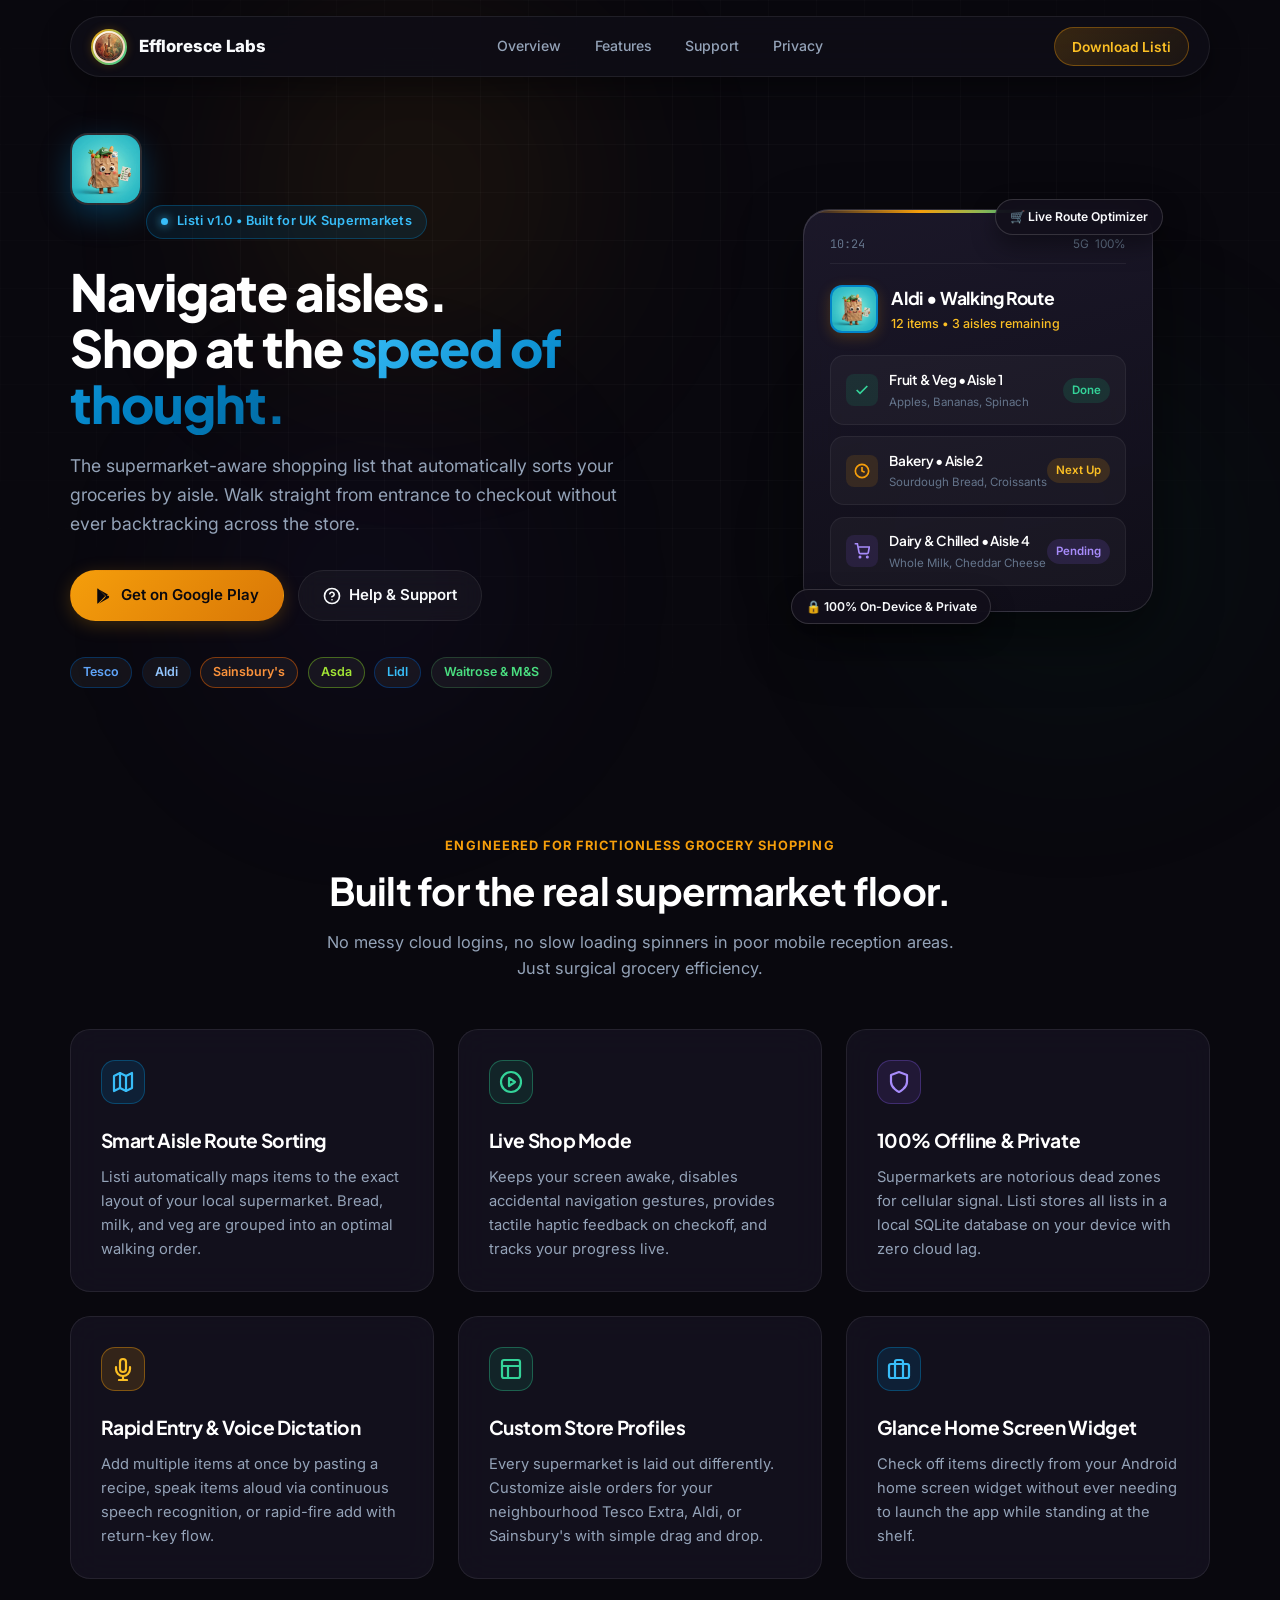
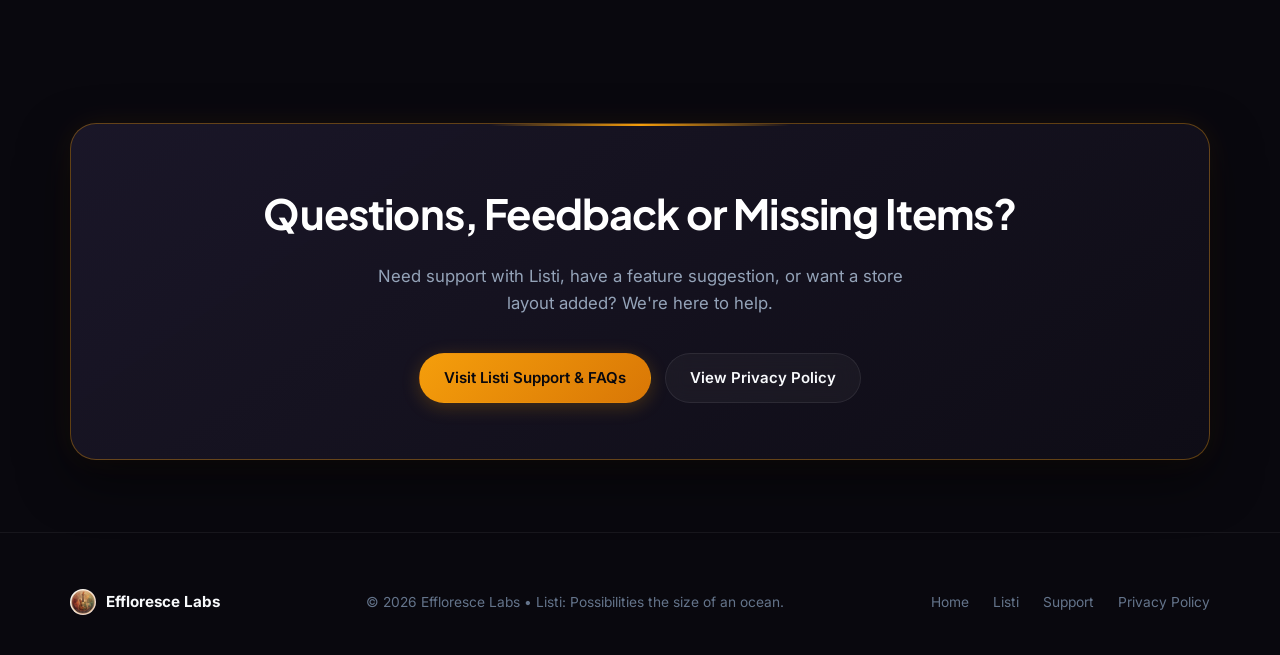
==== listi/index.html @ 81f5db89 "feat(seo): add sitemap.xml, robots.txt, 404 page, and Listi app, support, and privacy pages" ====
<!doctype html>
<html lang="en">
<head>
  <meta charset="UTF-8" />
  <meta name="viewport" content="width=device-width, initial-scale=1.0" />
  <meta name="description" content="Listi is a supermarket-aware shopping list builder and in-store aisle navigator designed to eliminate backtracking in Tesco, Aldi, Sainsbury's, Asda, and more. 100% offline-first and private." />
  <meta name="theme-color" content="#0284c7" />
  <title>Listi • Supermarket Navigator & Smart Shopping List</title>
  
  <link rel="preconnect" href="https://fonts.googleapis.com" />
  <link rel="preconnect" href="https://fonts.gstatic.com" crossorigin />
  <link href="https://fonts.googleapis.com/css2?family=Inter:wght@400;500;600;700&family=JetBrains+Mono:wght@500;600&family=Plus+Jakarta+Sans:wght@600;700;800&display=swap" rel="stylesheet" />
  
  <link rel="stylesheet" href="/styles.css?v=20261026a" />
  <link rel="icon" type="image/png" href="/assets/listi-icon.png" />
  <style>
    .hero-sky-badge {
      display: inline-flex;
      align-items: center;
      gap: 0.55rem;
      padding: 0.35rem 0.9rem;
      border-radius: var(--radius-full);
      background: rgba(2, 132, 199, 0.12);
      border: 1px solid rgba(2, 132, 199, 0.35);
      color: #38bdf8;
      font-size: 0.8rem;
      font-weight: 600;
      letter-spacing: 0.02em;
      margin-bottom: 1.5rem;
    }
    .hero-sky-badge .dot {
      width: 7px;
      height: 7px;
      border-radius: 50%;
      background-color: #38bdf8;
      box-shadow: 0 0 10px #38bdf8;
      animation: pulse 2s infinite;
    }
    .text-sky-gradient {
      background: linear-gradient(135deg, #38bdf8 0%, #0284c7 60%, #0369a1 100%);
      -webkit-background-clip: text;
      -webkit-text-fill-color: transparent;
    }
    .app-hero-icon {
      width: 72px;
      height: 72px;
      border-radius: 18px;
      box-shadow: 0 10px 30px rgba(2, 132, 199, 0.35);
      margin-bottom: 1.25rem;
      border: 2px solid rgba(255, 255, 255, 0.15);
    }
    .store-chips {
      display: flex;
      gap: 0.6rem;
      flex-wrap: wrap;
      margin-top: 1.25rem;
    }
    .store-chip {
      display: inline-flex;
      align-items: center;
      gap: 0.4rem;
      padding: 0.3rem 0.75rem;
      border-radius: var(--radius-full);
      font-size: 0.78rem;
      font-weight: 600;
      background: rgba(255, 255, 255, 0.05);
      border: 1px solid var(--border);
      color: var(--text-muted);
    }
    .store-chip.tesco { border-color: rgba(0, 83, 159, 0.5); color: #60a5fa; }
    .store-chip.aldi { border-color: rgba(10, 34, 64, 0.8); color: #93c5fd; }
    .store-chip.sainsburys { border-color: rgba(235, 99, 0, 0.5); color: #fb923c; }
    .store-chip.asda { border-color: rgba(120, 190, 32, 0.5); color: #a3e635; }
    .store-chip.lidl { border-color: rgba(0, 80, 170, 0.5); color: #38bdf8; }
    .store-chip.waitrose { border-color: rgba(43, 82, 56, 0.7); color: #4ade80; }
  </style>
</head>
<body>
  <div class="bg-ambient" aria-hidden="true">
    <div class="glow-orb glow-1"></div>
    <div class="glow-orb glow-2"></div>
    <div class="glow-orb glow-3"></div>
    <div class="grid-overlay"></div>
  </div>

  <header class="site-header">
    <div class="container">
      <div class="nav-wrap">
        <a class="brand" href="/" aria-label="Effloresce Labs Home">
          <div class="brand-logo-wrap">
            <img src="/assets/icon.png" alt="Effloresce Labs Logo" class="brand-logo" width="32" height="32" loading="eager" decoding="async" />
          </div>
          <span>Effloresce Labs</span>
        </a>
        <nav class="nav-links" aria-label="Main navigation">
          <a class="nav-link" href="/listi/">Overview</a>
          <a class="nav-link" href="#features">Features</a>
          <a class="nav-link" href="/listi/support">Support</a>
          <a class="nav-link" href="/listi/privacy">Privacy</a>
        </nav>
        <a class="nav-cta" href="https://play.google.com/store/apps/details?id=com.efflorescelabs.listi" target="_blank" rel="noopener noreferrer">Download Listi</a>
      </div>
    </div>
  </header>

  <main>
    <!-- Hero Section -->
    <section class="hero">
      <div class="container hero-grid">
        <div>
          <img src="/assets/listi-icon.png" alt="Listi App Icon" class="app-hero-icon" width="72" height="72" loading="eager" />
          
          <div class="hero-sky-badge">
            <span class="dot"></span>
            <span>Listi v1.0 • Built for UK Supermarkets</span>
          </div>

          <h1 class="hero-title">
            Navigate aisles.<br />
            Shop at the <span class="text-sky-gradient">speed of thought.</span>
          </h1>

          <p class="hero-lead">
            The supermarket-aware shopping list that automatically sorts your groceries by aisle. Walk straight from entrance to checkout without ever backtracking across the store.
          </p>

          <div class="cta-row">
            <a class="btn btn-primary" href="https://play.google.com/store/apps/details?id=com.efflorescelabs.listi" target="_blank" rel="noopener noreferrer">
              <svg width="18" height="18" viewBox="0 0 24 24" fill="currentColor" aria-hidden="true"><path d="M3.609 1.814L13.793 12 3.61 22.186a2.37 2.37 0 0 1-.61-.955V2.77c.14-.367.35-.694.61-.956zm11.24 11.242l2.316 2.315-11.83 6.76 9.514-9.075zm2.983-1.706c.642.368 1.05 1.05 1.05 1.804s-.408 1.436-1.05 1.804l-2.023 1.156-2.525-2.525 2.525-2.525 2.023 1.156zM5.335 3.185l11.83 6.76-2.316 2.316L5.335 3.185z"/></svg>
              <span>Get on Google Play</span>
            </a>
            <a class="btn btn-secondary" href="/listi/support">
              <svg width="18" height="18" viewBox="0 0 24 24" fill="none" stroke="currentColor" stroke-width="2.2" stroke-linecap="round" stroke-linejoin="round"><circle cx="12" cy="12" r="10"></circle><path d="M9.09 9a3 3 0 0 1 5.83 1c0 2-3 3-3 3"></path><line x1="12" y1="17" x2="12.01" y2="17"></line></svg>
              <span>Help & Support</span>
            </a>
          </div>

          <div class="store-chips">
            <span class="store-chip tesco">Tesco</span>
            <span class="store-chip aldi">Aldi</span>
            <span class="store-chip sainsburys">Sainsbury's</span>
            <span class="store-chip asda">Asda</span>
            <span class="store-chip lidl">Lidl</span>
            <span class="store-chip waitrose">Waitrose & M&S</span>
          </div>
        </div>

        <!-- App Preview Card -->
        <div class="showcase-container">
          <div class="floating-badge badge-top-right">
            <span>🛒 Live Route Optimizer</span>
          </div>

          <div class="showcase-card">
            <div class="device-header">
              <span class="font-mono">10:24</span>
              <div style="display: flex; gap: 6px; align-items: center;">
                <span>5G</span>
                <span>100%</span>
              </div>
            </div>

            <div class="device-app-bar">
              <div class="app-icon-wrap" style="background: #0284c7;">
                <img src="/assets/listi-icon.png" alt="Listi" class="app-icon" width="44" height="44" />
              </div>
              <div class="app-meta">
                <h3>Aldi • Walking Route</h3>
                <p>12 items • 3 aisles remaining</p>
              </div>
            </div>

            <div class="mockup-widgets">
              <div class="widget-item">
                <div class="widget-left">
                  <div class="widget-icon emerald">
                    <svg width="16" height="16" viewBox="0 0 24 24" fill="none" stroke="currentColor" stroke-width="2.5"><polyline points="20 6 9 17 4 12"></polyline></svg>
                  </div>
                  <div class="widget-info">
                    <h4>Fruit & Veg • Aisle 1</h4>
                    <span>Apples, Bananas, Spinach</span>
                  </div>
                </div>
                <span class="widget-status status-active">Done</span>
              </div>

              <div class="widget-item">
                <div class="widget-left">
                  <div class="widget-icon">
                    <svg width="16" height="16" viewBox="0 0 24 24" fill="none" stroke="currentColor" stroke-width="2.5"><circle cx="12" cy="12" r="10"></circle><polyline points="12 6 12 12 16 14"></polyline></svg>
                  </div>
                  <div class="widget-info">
                    <h4>Bakery • Aisle 2</h4>
                    <span>Sourdough Bread, Croissants</span>
                  </div>
                </div>
                <span class="widget-status status-due">Next Up</span>
              </div>

              <div class="widget-item">
                <div class="widget-left">
                  <div class="widget-icon purple">
                    <svg width="16" height="16" viewBox="0 0 24 24" fill="none" stroke="currentColor" stroke-width="2.5"><circle cx="9" cy="21" r="1"></circle><circle cx="20" cy="21" r="1"></circle><path d="M1 1h4l2.68 13.39a2 2 0 0 0 2 1.61h9.72a2 2 0 0 0 2-1.61L23 6H6"></path></svg>
                  </div>
                  <div class="widget-info">
                    <h4>Dairy & Chilled • Aisle 4</h4>
                    <span>Whole Milk, Cheddar Cheese</span>
                  </div>
                </div>
                <span class="widget-status status-sync">Pending</span>
              </div>
            </div>
          </div>

          <div class="floating-badge badge-bottom-left">
            <span>🔒 100% On-Device & Private</span>
          </div>
        </div>
      </div>
    </section>

    <!-- Features Section -->
    <section id="features" class="section">
      <div class="container">
        <div class="section-header">
          <span class="section-eyebrow">Engineered for Frictionless Grocery Shopping</span>
          <h2 class="section-title">Built for the real supermarket floor.</h2>
          <p class="section-desc">
            No messy cloud logins, no slow loading spinners in poor mobile reception areas. Just surgical grocery efficiency.
          </p>
        </div>

        <div class="cards-grid">
          <article class="card">
            <div class="card-icon" style="background: rgba(2, 132, 199, 0.15); border-color: rgba(2, 132, 199, 0.4); color: #38bdf8;">
              <svg width="24" height="24" viewBox="0 0 24 24" fill="none" stroke="currentColor" stroke-width="2.2" stroke-linecap="round" stroke-linejoin="round"><polygon points="3 6 9 3 15 6 21 3 21 18 15 21 9 18 3 21"></polygon><line x1="9" y1="3" x2="9" y2="18"></line><line x1="15" y1="6" x2="15" y2="21"></line></svg>
            </div>
            <h3>Smart Aisle Route Sorting</h3>
            <p>
              Listi automatically maps items to the exact layout of your local supermarket. Bread, milk, and veg are grouped into an optimal walking order.
            </p>
          </article>

          <article class="card">
            <div class="card-icon emerald">
              <svg width="24" height="24" viewBox="0 0 24 24" fill="none" stroke="currentColor" stroke-width="2.2" stroke-linecap="round" stroke-linejoin="round"><circle cx="12" cy="12" r="10"></circle><polygon points="10 8 16 12 10 16 10 8"></polygon></svg>
            </div>
            <h3>Live Shop Mode</h3>
            <p>
              Keeps your screen awake, disables accidental navigation gestures, provides tactile haptic feedback on checkoff, and tracks your progress live.
            </p>
          </article>

          <article class="card">
            <div class="card-icon purple">
              <svg width="24" height="24" viewBox="0 0 24 24" fill="none" stroke="currentColor" stroke-width="2.2" stroke-linecap="round" stroke-linejoin="round"><path d="M12 22s8-4 8-10V5l-8-3-8 3v7c0 6 8 10 8 10z"></path></svg>
            </div>
            <h3>100% Offline & Private</h3>
            <p>
              Supermarkets are notorious dead zones for cellular signal. Listi stores all lists in a local SQLite database on your device with zero cloud lag.
            </p>
          </article>

          <article class="card">
            <div class="card-icon" style="background: rgba(245, 158, 11, 0.15); border-color: rgba(245, 158, 11, 0.4); color: var(--amber-light);">
              <svg width="24" height="24" viewBox="0 0 24 24" fill="none" stroke="currentColor" stroke-width="2.2" stroke-linecap="round" stroke-linejoin="round"><path d="M12 2a3 3 0 0 0-3 3v7a3 3 0 0 0 6 0V5a3 3 0 0 0-3-3z"></path><path d="M19 10v2a7 7 0 0 1-14 0v-2"></path><line x1="12" y1="19" x2="12" y2="23"></line><line x1="8" y1="23" x2="16" y2="23"></line></svg>
            </div>
            <h3>Rapid Entry & Voice Dictation</h3>
            <p>
              Add multiple items at once by pasting a recipe, speak items aloud via continuous speech recognition, or rapid-fire add with return-key flow.
            </p>
          </article>

          <article class="card">
            <div class="card-icon emerald">
              <svg width="24" height="24" viewBox="0 0 24 24" fill="none" stroke="currentColor" stroke-width="2.2" stroke-linecap="round" stroke-linejoin="round"><rect x="3" y="3" width="18" height="18" rx="2" ry="2"></rect><line x1="3" y1="9" x2="21" y2="9"></line><line x1="9" y1="21" x2="9" y2="9"></line></svg>
            </div>
            <h3>Custom Store Profiles</h3>
            <p>
              Every supermarket is laid out differently. Customize aisle orders for your neighbourhood Tesco Extra, Aldi, or Sainsbury's with simple drag and drop.
            </p>
          </article>

          <article class="card">
            <div class="card-icon" style="background: rgba(2, 132, 199, 0.15); border-color: rgba(2, 132, 199, 0.4); color: #38bdf8;">
              <svg width="24" height="24" viewBox="0 0 24 24" fill="none" stroke="currentColor" stroke-width="2.2" stroke-linecap="round" stroke-linejoin="round"><rect x="2" y="7" width="20" height="14" rx="2" ry="2"></rect><path d="M16 21V5a2 2 0 0 0-2-2h-4a2 2 0 0 0-2 2v16"></path></svg>
            </div>
            <h3>Glance Home Screen Widget</h3>
            <p>
              Check off items directly from your Android home screen widget without ever needing to launch the app while standing at the shelf.
            </p>
          </article>
        </div>
      </div>
    </section>

    <!-- Support CTA Section -->
    <section class="section">
      <div class="container">
        <div class="contact-card">
          <h2 class="contact-title">Questions, Feedback or Missing Items?</h2>
          <p class="contact-subtitle">
            Need support with Listi, have a feature suggestion, or want a store layout added? We're here to help.
          </p>
          <div class="contact-actions">
            <a class="btn btn-primary" href="/listi/support">
              <span>Visit Listi Support & FAQs</span>
            </a>
            <a class="btn btn-secondary" href="/listi/privacy">
              <span>View Privacy Policy</span>
            </a>
          </div>
        </div>
      </div>
    </section>
  </main>

  <footer class="site-footer">
    <div class="container footer-grid">
      <div class="footer-brand">
        <img src="/assets/icon.png" alt="Effloresce Labs" class="footer-logo" width="26" height="26" loading="lazy" decoding="async" />
        <span>Effloresce Labs</span>
      </div>
      <p class="footer-copy">
        © <span id="year"></span> Effloresce Labs • Listi: Possibilities the size of an ocean.
      </p>
      <div class="footer-links">
        <a class="footer-link" href="/">Home</a>
        <a class="footer-link" href="/listi/">Listi</a>
        <a class="footer-link" href="/listi/support">Support</a>
        <a class="footer-link" href="/listi/privacy">Privacy Policy</a>
      </div>
    </div>
  </footer>

  <script>
    document.getElementById('year').textContent = new Date().getFullYear();
  </script>
</body>
</html>
---- styles.css ----
:root {
  --bg: #09080e;
  --bg-subtle: #110f1a;
  --panel: rgba(22, 19, 34, 0.75);
  --panel-card: rgba(26, 22, 40, 0.65);
  --panel-hover: rgba(36, 30, 56, 0.85);
  
  --border: rgba(255, 255, 255, 0.08);
  --border-light: rgba(255, 255, 255, 0.14);
  --border-amber: rgba(245, 158, 11, 0.35);
  --border-emerald: rgba(52, 211, 153, 0.35);
  
  --text: #f8fafc;
  --text-muted: #94a3b8;
  --text-dim: #64748b;
  
  --amber: #f59e0b;
  --amber-light: #fbbf24;
  --amber-dark: #d97706;
  --amber-glow: rgba(245, 158, 11, 0.22);
  
  --emerald: #10b981;
  --emerald-light: #34d399;
  --emerald-glow: rgba(16, 185, 129, 0.2);

  --purple: #8b5cf6;
  --purple-light: #a78bfa;
  --purple-glow: rgba(139, 92, 246, 0.18);

  --radius-sm: 8px;
  --radius-md: 14px;
  --radius-lg: 20px;
  --radius-xl: 26px;
  --radius-full: 9999px;
  
  --max-width: 1140px;
  --transition: all 0.24s cubic-bezier(0.16, 1, 0.3, 1);
}

* {
  box-sizing: border-box;
  margin: 0;
  padding: 0;
}

html {
  scroll-behavior: smooth;
  color-scheme: dark;
}

body {
  font-family: 'Inter', system-ui, -apple-system, BlinkMacSystemFont, 'Segoe UI', Roboto, sans-serif;
  background-color: var(--bg);
  color: var(--text);
  line-height: 1.6;
  overflow-x: hidden;
  position: relative;
  min-height: 100vh;
}

/* Background Ambient Lighting & Circuit Grid */
.bg-ambient {
  position: fixed;
  inset: 0;
  pointer-events: none;
  z-index: 0;
  overflow: hidden;
}

.glow-orb {
  position: absolute;
  border-radius: 50%;
  filter: blur(100px);
  -webkit-filter: blur(100px);
  opacity: 0.55;
  will-change: transform;
  transform: translate3d(0, 0, 0);
}

.glow-1 {
  top: -8%;
  left: 12%;
  width: 520px;
  height: 520px;
  background: radial-gradient(circle, rgba(245, 158, 11, 0.22), transparent 70%);
  animation: floatOrb 18s ease-in-out infinite alternate;
}

.glow-2 {
  top: 30%;
  right: -5%;
  width: 550px;
  height: 550px;
  background: radial-gradient(circle, rgba(16, 185, 129, 0.15), transparent 70%);
  animation: floatOrb 22s ease-in-out infinite alternate-reverse;
}

.glow-3 {
  bottom: 8%;
  left: 10%;
  width: 480px;
  height: 480px;
  background: radial-gradient(circle, rgba(139, 92, 246, 0.14), transparent 70%);
  animation: floatOrb 25s ease-in-out infinite alternate;
}

@keyframes floatOrb {
  0% { transform: translateY(0) scale(1); }
  50% { transform: translateY(25px) scale(1.06); }
  100% { transform: translateY(-20px) scale(0.96); }
}

.grid-overlay {
  position: absolute;
  inset: 0;
  background-image: 
    linear-gradient(to right, rgba(255, 255, 255, 0.025) 1px, transparent 1px),
    linear-gradient(to bottom, rgba(255, 255, 255, 0.025) 1px, transparent 1px);
  background-size: 48px 48px;
  mask-image: radial-gradient(ellipse 80% 60% at 50% 30%, black 40%, transparent 85%);
  -webkit-mask-image: radial-gradient(ellipse 80% 60% at 50% 30%, black 40%, transparent 85%);
}

/* Typography Helpers */
h1, h2, h3, h4, .font-heading {
  font-family: 'Plus Jakarta Sans', sans-serif;
  letter-spacing: -0.02em;
  font-weight: 700;
  color: #ffffff;
}

.font-mono {
  font-family: 'JetBrains Mono', monospace;
}

a {
  color: inherit;
  text-decoration: none;
  transition: var(--transition);
}

.container {
  width: min(100% - 2rem, var(--max-width));
  margin-inline: auto;
  position: relative;
  z-index: 1;
}

/* Header & Floating Navigation */
.site-header {
  position: sticky;
  top: 1rem;
  z-index: 50;
  padding: 0 1rem;
  margin-bottom: 2rem;
}

.nav-wrap {
  display: flex;
  align-items: center;
  justify-content: space-between;
  padding: 0.65rem 1.25rem;
  background: rgba(15, 13, 23, 0.85);
  backdrop-filter: blur(20px);
  -webkit-backdrop-filter: blur(20px);
  border: 1px solid var(--border);
  border-radius: var(--radius-full);
  box-shadow: 0 10px 30px rgba(0, 0, 0, 0.4);
  transition: var(--transition);
}

.nav-wrap:hover {
  border-color: var(--border-light);
}

.brand {
  display: inline-flex;
  align-items: center;
  gap: 0.75rem;
  font-weight: 800;
  font-size: 1.05rem;
  letter-spacing: -0.01em;
}

.brand-logo-wrap {
  position: relative;
  width: 36px;
  height: 36px;
  min-width: 36px;
  min-height: 36px;
  aspect-ratio: 1 / 1;
  border-radius: 50%;
  padding: 2px;
  background: linear-gradient(135deg, var(--amber), var(--emerald-light));
  box-shadow: 0 0 10px var(--amber-glow);
  flex-shrink: 0;
  contain: paint;
}

.brand-logo {
  width: 100%;
  height: 100%;
  aspect-ratio: 1 / 1;
  border-radius: 50%;
  object-fit: cover;
  display: block;
}

.nav-links {
  display: flex;
  align-items: center;
  gap: 0.4rem;
}

.nav-link {
  padding: 0.45rem 0.85rem;
  border-radius: var(--radius-full);
  font-size: 0.88rem;
  font-weight: 500;
  color: var(--text-muted);
}

.nav-link:hover {
  color: var(--text);
  background: rgba(255, 255, 255, 0.06);
}

.nav-cta {
  padding: 0.45rem 1.05rem;
  font-size: 0.86rem;
  font-weight: 600;
  border-radius: var(--radius-full);
  background: linear-gradient(135deg, rgba(245, 158, 11, 0.18), rgba(245, 158, 11, 0.06));
  border: 1px solid var(--border-amber);
  color: var(--amber-light);
}

.nav-cta:hover {
  background: linear-gradient(135deg, var(--amber), var(--amber-dark));
  color: #09080e;
  box-shadow: 0 0 16px var(--amber-glow);
  transform: translateY(-1px);
}

/* Hero Section */
.hero {
  padding: 2.5rem 0 4.5rem;
}

.hero-grid {
  display: grid;
  grid-template-columns: 1.15fr 0.85fr;
  gap: 3rem;
  align-items: center;
}

.status-badge {
  display: inline-flex;
  align-items: center;
  gap: 0.55rem;
  padding: 0.35rem 0.85rem;
  border-radius: var(--radius-full);
  background: rgba(16, 185, 129, 0.1);
  border: 1px solid var(--border-emerald);
  color: var(--emerald-light);
  font-size: 0.82rem;
  font-weight: 600;
  margin-bottom: 1.25rem;
}

.pulse-dot {
  width: 8px;
  height: 8px;
  background-color: var(--emerald);
  border-radius: 50%;
  box-shadow: 0 0 8px var(--emerald);
  animation: pulse 2s infinite;
}

@keyframes pulse {
  0% { transform: scale(0.95); box-shadow: 0 0 0 0 rgba(16, 185, 129, 0.7); }
  70% { transform: scale(1.1); box-shadow: 0 0 0 6px rgba(16, 185, 129, 0); }
  100% { transform: scale(0.95); box-shadow: 0 0 0 0 rgba(16, 185, 129, 0); }
}

.hero-title {
  font-size: clamp(2.3rem, 4vw, 3.6rem);
  line-height: 1.1;
  margin-bottom: 1.25rem;
  font-weight: 800;
}

.text-gradient {
  background: linear-gradient(135deg, #ffffff 20%, var(--amber-light) 65%, var(--amber) 100%);
  -webkit-background-clip: text;
  -webkit-text-fill-color: transparent;
}

.hero-lead {
  font-size: 1.1rem;
  color: var(--text-muted);
  line-height: 1.65;
  max-width: 52ch;
  margin-bottom: 2rem;
}

.cta-row {
  display: flex;
  flex-wrap: wrap;
  align-items: center;
  gap: 0.9rem;
  margin-bottom: 2.25rem;
}

.btn {
  display: inline-flex;
  align-items: center;
  justify-content: center;
  gap: 0.5rem;
  padding: 0.75rem 1.5rem;
  border-radius: var(--radius-full);
  font-weight: 600;
  font-size: 0.94rem;
  cursor: pointer;
  border: 1px solid transparent;
  transition: var(--transition);
}

.btn-primary {
  background: linear-gradient(135deg, var(--amber), var(--amber-dark));
  color: #09080e;
  box-shadow: 0 4px 18px var(--amber-glow);
}

.btn-primary:hover {
  transform: translateY(-2px);
  box-shadow: 0 6px 24px rgba(245, 158, 11, 0.45);
}

.btn-secondary {
  background: rgba(255, 255, 255, 0.04);
  border-color: var(--border);
  color: var(--text);
  backdrop-filter: blur(10px);
}

.btn-secondary:hover {
  background: rgba(255, 255, 255, 0.08);
  border-color: rgba(255, 255, 255, 0.2);
  transform: translateY(-2px);
}

.hero-features {
  display: flex;
  flex-wrap: wrap;
  gap: 1rem 1.8rem;
  padding-top: 1.5rem;
  border-top: 1px solid rgba(255, 255, 255, 0.07);
}

.feature-pill {
  display: inline-flex;
  align-items: center;
  gap: 0.45rem;
  font-size: 0.84rem;
  color: var(--text-dim);
  font-weight: 500;
}

.feature-pill svg {
  color: var(--amber);
}

/* Showcase App Mockup Card */
.showcase-container {
  position: relative;
  max-width: 440px;
  margin: 0 auto;
}

.showcase-card {
  background: linear-gradient(165deg, rgba(30, 26, 44, 0.9), rgba(16, 14, 25, 0.96));
  border: 1px solid rgba(255, 255, 255, 0.12);
  border-radius: var(--radius-xl);
  padding: 1.6rem;
  box-shadow: 0 24px 60px rgba(0, 0, 0, 0.5), inset 0 1px 0 rgba(255, 255, 255, 0.15);
  backdrop-filter: blur(24px);
  -webkit-backdrop-filter: blur(24px);
  position: relative;
  overflow: hidden;
  transition: var(--transition);
}

.showcase-card::before {
  content: '';
  position: absolute;
  top: 0;
  left: 0;
  right: 0;
  height: 3px;
  background: linear-gradient(90deg, transparent, var(--amber), var(--emerald-light), transparent);
}

.device-header {
  display: flex;
  justify-content: space-between;
  align-items: center;
  font-size: 0.74rem;
  color: var(--text-dim);
  margin-bottom: 1.25rem;
  padding-bottom: 0.55rem;
  border-bottom: 1px solid rgba(255, 255, 255, 0.06);
}

.device-app-bar {
  display: flex;
  align-items: center;
  gap: 0.85rem;
  margin-bottom: 1.35rem;
}

.app-icon-wrap {
  width: 48px;
  height: 48px;
  min-width: 48px;
  min-height: 48px;
  aspect-ratio: 1 / 1;
  border-radius: 12px;
  padding: 2px;
  background: linear-gradient(135deg, var(--amber), var(--emerald-light));
  box-shadow: 0 4px 14px var(--amber-glow);
  flex-shrink: 0;
  contain: paint;
}

.app-icon {
  width: 100%;
  height: 100%;
  aspect-ratio: 1 / 1;
  border-radius: 10px;
  object-fit: cover;
  display: block;
}

.app-meta h3 {
  font-size: 1.1rem;
  margin-bottom: 0.1rem;
}

.app-meta p {
  font-size: 0.78rem;
  color: var(--amber-light);
  font-weight: 500;
}

/* Mockup Widget Cards */
.mockup-widgets {
  display: flex;
  flex-direction: column;
  gap: 0.7rem;
}

.widget-item {
  display: flex;
  align-items: center;
  justify-content: space-between;
  background: rgba(255, 255, 255, 0.035);
  border: 1px solid rgba(255, 255, 255, 0.06);
  padding: 0.8rem 0.95rem;
  border-radius: var(--radius-md);
  transition: var(--transition);
}

.widget-item:hover {
  background: rgba(255, 255, 255, 0.06);
  border-color: rgba(255, 255, 255, 0.12);
  transform: translateX(2px);
}

.widget-left {
  display: flex;
  align-items: center;
  gap: 0.7rem;
}

.widget-icon {
  width: 32px;
  height: 32px;
  border-radius: 8px;
  display: flex;
  align-items: center;
  justify-content: center;
  font-size: 0.9rem;
  background: rgba(245, 158, 11, 0.12);
  color: var(--amber);
  flex-shrink: 0;
}

.widget-icon.emerald {
  background: rgba(16, 185, 129, 0.12);
  color: var(--emerald-light);
}

.widget-icon.purple {
  background: rgba(139, 92, 246, 0.12);
  color: var(--purple-light);
}

.widget-info h4 {
  font-size: 0.85rem;
  font-weight: 600;
  margin-bottom: 0.1rem;
}

.widget-info span {
  font-size: 0.72rem;
  color: var(--text-dim);
  display: block;
}

.widget-status {
  font-size: 0.72rem;
  padding: 0.2rem 0.55rem;
  border-radius: var(--radius-full);
  font-weight: 600;
  white-space: nowrap;
}

.status-active {
  background: rgba(16, 185, 129, 0.15);
  color: var(--emerald-light);
}

.status-due {
  background: rgba(245, 158, 11, 0.15);
  color: var(--amber-light);
}

.status-sync {
  background: rgba(139, 92, 246, 0.15);
  color: var(--purple-light);
}

/* Floating Badges */
.floating-badge {
  position: absolute;
  padding: 0.45rem 0.85rem;
  background: rgba(18, 15, 27, 0.92);
  backdrop-filter: blur(16px);
  -webkit-backdrop-filter: blur(16px);
  border: 1px solid rgba(255, 255, 255, 0.15);
  border-radius: var(--radius-full);
  box-shadow: 0 10px 25px rgba(0, 0, 0, 0.4);
  font-size: 0.76rem;
  font-weight: 600;
  display: flex;
  align-items: center;
  gap: 0.4rem;
  z-index: 2;
  animation: floatBadge 6s ease-in-out infinite alternate;
}

.badge-top-right {
  top: -10px;
  right: -10px;
}

.badge-bottom-left {
  bottom: -12px;
  left: -12px;
  animation-delay: -3s;
}

@keyframes floatBadge {
  0% { transform: translateY(0px); }
  100% { transform: translateY(-7px); }
}

/* Sections General */
.section {
  padding: 4.5rem 0;
  position: relative;
}

.section-header {
  text-align: center;
  max-width: 660px;
  margin: 0 auto 3rem;
}

.section-eyebrow {
  display: inline-block;
  font-size: 0.8rem;
  font-weight: 700;
  text-transform: uppercase;
  letter-spacing: 0.08em;
  color: var(--amber);
  margin-bottom: 0.75rem;
}

.section-title {
  font-size: clamp(1.8rem, 3.2vw, 2.4rem);
  line-height: 1.15;
  margin-bottom: 1rem;
}

.section-desc {
  color: var(--text-muted);
  font-size: 1.02rem;
}

/* Cards Grid */
.cards-grid {
  display: grid;
  grid-template-columns: repeat(3, 1fr);
  gap: 1.5rem;
}

.card {
  background: var(--panel);
  border: 1px solid var(--border);
  border-radius: var(--radius-lg);
  padding: 1.85rem;
  backdrop-filter: blur(16px);
  -webkit-backdrop-filter: blur(16px);
  position: relative;
  transition: var(--transition);
  overflow: hidden;
}

.card::before {
  content: '';
  position: absolute;
  inset: 0;
  background: radial-gradient(circle at 50% 0%, rgba(245, 158, 11, 0.08), transparent 70%);
  opacity: 0;
  transition: var(--transition);
}

.card:hover {
  transform: translateY(-3px);
  border-color: var(--border-amber);
  box-shadow: 0 14px 32px rgba(0, 0, 0, 0.4);
}

.card:hover::before {
  opacity: 1;
}

.card-icon {
  width: 44px;
  height: 44px;
  border-radius: var(--radius-md);
  background: rgba(245, 158, 11, 0.12);
  border: 1px solid var(--border-amber);
  color: var(--amber-light);
  display: flex;
  align-items: center;
  justify-content: center;
  margin-bottom: 1.35rem;
}

.card-icon.emerald {
  background: rgba(16, 185, 129, 0.12);
  border-color: var(--border-emerald);
  color: var(--emerald-light);
}

.card-icon.purple {
  background: rgba(139, 92, 246, 0.12);
  border-color: rgba(139, 92, 246, 0.3);
  color: var(--purple-light);
}

.card h3 {
  font-size: 1.2rem;
  margin-bottom: 0.65rem;
}

.card p {
  color: var(--text-muted);
  font-size: 0.92rem;
  line-height: 1.62;
}

/* Pipeline / In The Lab Section */
.pipeline-grid {
  display: grid;
  grid-template-columns: repeat(2, 1fr);
  gap: 1.75rem;
  max-width: 900px;
  margin: 0 auto;
}

.pipeline-card {
  background: linear-gradient(170deg, rgba(25, 21, 38, 0.8), rgba(15, 13, 23, 0.9));
  border: 1px solid var(--border);
  border-radius: var(--radius-lg);
  padding: 2rem;
  backdrop-filter: blur(16px);
  -webkit-backdrop-filter: blur(16px);
  display: flex;
  flex-direction: column;
  justify-content: space-between;
  transition: var(--transition);
  position: relative;
}

.pipeline-card:hover {
  transform: translateY(-3px);
  border-color: var(--border-light);
  box-shadow: 0 16px 36px rgba(0, 0, 0, 0.4);
}

.product-identity {
  display: flex;
  align-items: center;
  gap: 0.85rem;
}

.pipeline-header {
  display: flex;
  justify-content: space-between;
  align-items: flex-start;
  margin-bottom: 1.25rem;
}

.stage-pill {
  font-size: 0.74rem;
  padding: 0.25rem 0.65rem;
  border-radius: var(--radius-full);
  font-weight: 600;
  letter-spacing: 0.02em;
}

.stage-dev {
  background: rgba(16, 185, 129, 0.15);
  border: 1px solid var(--border-emerald);
  color: var(--emerald-light);
}

.stage-live {
  background: rgba(16, 185, 129, 0.2);
  border: 1px solid var(--emerald);
  color: #34d399;
  display: inline-flex;
  align-items: center;
  gap: 0.4rem;
  box-shadow: 0 0 12px rgba(16, 185, 129, 0.25);
}

.stage-live-dot {
  width: 6px;
  height: 6px;
  border-radius: 50%;
  background: #34d399;
  box-shadow: 0 0 6px #34d399;
  animation: pulse-green 2s infinite ease-in-out;
}

@keyframes pulse-green {
  0%, 100% { opacity: 1; transform: scale(1); }
  50% { opacity: 0.35; transform: scale(0.8); }
}

.pipeline-card-highlight {
  border-color: rgba(2, 132, 199, 0.4);
  box-shadow: 0 12px 32px rgba(2, 132, 199, 0.12);
}

.pipeline-card-highlight:hover {
  border-color: #0284c7;
  box-shadow: 0 16px 40px rgba(2, 132, 199, 0.25);
}

.pipeline-actions {
  display: flex;
  align-items: center;
  gap: 0.75rem;
  margin-top: 1.25rem;
  margin-bottom: 0.5rem;
}

.btn-play-store {
  display: inline-flex;
  align-items: center;
  justify-content: center;
  gap: 0.6rem;
  background: linear-gradient(135deg, #0284c7, #0369a1);
  color: #ffffff;
  padding: 0.7rem 1.25rem;
  border-radius: var(--radius-md);
  font-size: 0.88rem;
  font-weight: 600;
  text-decoration: none;
  border: 1px solid rgba(255, 255, 255, 0.2);
  box-shadow: 0 4px 16px rgba(2, 132, 199, 0.35);
  transition: var(--transition);
}

.btn-play-store:hover {
  transform: translateY(-2px);
  box-shadow: 0 6px 24px rgba(2, 132, 199, 0.5);
  color: #ffffff;
  background: linear-gradient(135deg, #0369a1, #0284c7);
}

.btn-play-store svg {
  flex-shrink: 0;
}

.pipeline-title {
  font-size: 1.35rem;
  margin-bottom: 0.45rem;
}

.pipeline-desc {
  color: var(--text-muted);
  font-size: 0.92rem;
  line-height: 1.6;
  margin-bottom: 1.25rem;
}

.pipeline-features {
  list-style: none;
  display: flex;
  flex-direction: column;
  gap: 0.55rem;
  margin-bottom: 1.5rem;
}

.pipeline-feature-item {
  display: flex;
  align-items: flex-start;
  gap: 0.55rem;
  font-size: 0.86rem;
  color: var(--text-muted);
  line-height: 1.45;
}

.pipeline-feature-item svg {
  color: var(--emerald-light);
  flex-shrink: 0;
  margin-top: 2px;
}

.tech-tags {
  display: flex;
  flex-wrap: wrap;
  gap: 0.45rem;
  padding-top: 1.25rem;
  border-top: 1px solid rgba(255, 255, 255, 0.06);
}

.tech-tag {
  font-size: 0.74rem;
  font-family: 'JetBrains Mono', monospace;
  color: var(--text-dim);
  background: rgba(255, 255, 255, 0.04);
  padding: 0.2rem 0.55rem;
  border-radius: 4px;
  border: 1px solid rgba(255, 255, 255, 0.05);
}

/* Contact / Studio CTA Section */
.contact-card {
  background: linear-gradient(145deg, rgba(28, 24, 42, 0.92), rgba(15, 13, 23, 0.96));
  border: 1px solid var(--border-amber);
  border-radius: var(--radius-xl);
  padding: 3.5rem 2rem;
  text-align: center;
  position: relative;
  overflow: hidden;
  box-shadow: 0 20px 50px rgba(0, 0, 0, 0.5), 0 0 30px rgba(245, 158, 11, 0.08);
}

.contact-card::before {
  content: '';
  position: absolute;
  top: 0;
  left: 50%;
  transform: translateX(-50%);
  width: 300px;
  height: 2px;
  background: linear-gradient(90deg, transparent, var(--amber), transparent);
}

.contact-title {
  font-size: clamp(2rem, 3.5vw, 2.6rem);
  margin-bottom: 1rem;
}

.contact-subtitle {
  color: var(--text-muted);
  font-size: 1.05rem;
  max-width: 48ch;
  margin: 0 auto 2.25rem;
}

.contact-actions {
  display: flex;
  justify-content: center;
  flex-wrap: wrap;
  gap: 0.9rem;
  align-items: center;
}

.copy-btn {
  display: inline-flex;
  align-items: center;
  gap: 0.6rem;
  background: linear-gradient(135deg, var(--amber), var(--amber-dark));
  color: #09080e;
  border: none;
  padding: 0.8rem 1.5rem;
  border-radius: var(--radius-full);
  font-weight: 700;
  font-size: 0.94rem;
  cursor: pointer;
  box-shadow: 0 4px 18px var(--amber-glow);
  transition: var(--transition);
}

.copy-btn:hover {
  transform: translateY(-2px);
  box-shadow: 0 6px 24px rgba(245, 158, 11, 0.45);
}

/* Toast Notification */
.toast {
  position: fixed;
  bottom: 2rem;
  left: 50%;
  transform: translateX(-50%) translateY(100px);
  background: rgba(18, 15, 27, 0.95);
  border: 1px solid var(--border-emerald);
  color: var(--emerald-light);
  padding: 0.75rem 1.5rem;
  border-radius: var(--radius-full);
  font-size: 0.9rem;
  font-weight: 600;
  box-shadow: 0 10px 30px rgba(0, 0, 0, 0.5);
  backdrop-filter: blur(12px);
  -webkit-backdrop-filter: blur(12px);
  display: flex;
  align-items: center;
  gap: 0.5rem;
  opacity: 0;
  pointer-events: none;
  transition: all 0.3s cubic-bezier(0.16, 1, 0.3, 1);
  z-index: 100;
}

.toast.show {
  transform: translateX(-50%) translateY(0);
  opacity: 1;
}

/* Site Footer */
.site-footer {
  padding: 3.5rem 0 2.5rem;
  border-top: 1px solid rgba(255, 255, 255, 0.06);
  position: relative;
  z-index: 1;
}

.footer-grid {
  display: flex;
  justify-content: space-between;
  align-items: center;
  flex-wrap: wrap;
  gap: 1.5rem;
}

.footer-brand {
  display: flex;
  align-items: center;
  gap: 0.6rem;
  font-weight: 700;
  font-size: 0.95rem;
}

.footer-logo {
  width: 26px;
  height: 26px;
  min-width: 26px;
  min-height: 26px;
  aspect-ratio: 1 / 1;
  border-radius: 50%;
  display: block;
  flex-shrink: 0;
}

.footer-copy {
  color: var(--text-dim);
  font-size: 0.86rem;
}

.footer-links {
  display: flex;
  gap: 1.5rem;
}

.footer-link {
  color: var(--text-dim);
  font-size: 0.86rem;
}

.footer-link:hover {
  color: var(--text);
}

/* Privacy Policy Page */
.privacy-wrap {
  padding: 2rem 0 5rem;
}

.privacy-card {
  background: var(--panel);
  border: 1px solid var(--border);
  border-radius: var(--radius-xl);
  padding: 3.5rem 3rem;
  max-width: 860px;
  margin: 0 auto;
  backdrop-filter: blur(20px);
  -webkit-backdrop-filter: blur(20px);
  box-shadow: 0 24px 60px rgba(0, 0, 0, 0.45);
}

.privacy-header {
  margin-bottom: 2.25rem;
  padding-bottom: 1.5rem;
  border-bottom: 1px solid rgba(255, 255, 255, 0.08);
}

.privacy-header h1 {
  font-size: clamp(2rem, 3.5vw, 2.75rem);
  margin-bottom: 0.5rem;
  line-height: 1.15;
}

.privacy-meta {
  color: var(--text-dim);
  font-size: 0.86rem;
  font-family: 'JetBrains Mono', monospace;
}

/* Quick Jump / TOC */
.privacy-toc {
  background: rgba(255, 255, 255, 0.025);
  border: 1px solid var(--border);
  border-radius: var(--radius-lg);
  padding: 1.5rem;
  margin-bottom: 2.5rem;
}

.privacy-toc h3 {
  font-size: 0.92rem;
  font-weight: 700;
  text-transform: uppercase;
  letter-spacing: 0.06em;
  color: var(--amber);
  margin-bottom: 1rem;
}

.toc-links {
  display: grid;
  grid-template-columns: repeat(2, 1fr);
  gap: 0.5rem 1.5rem;
  list-style: none;
}

.toc-link {
  font-size: 0.88rem;
  color: var(--text-muted);
  display: inline-flex;
  align-items: center;
  gap: 0.4rem;
}

.toc-link:hover {
  color: var(--amber-light);
  transform: translateX(2px);
}

.privacy-section {
  margin-bottom: 2.5rem;
  scroll-margin-top: 5rem;
}

.privacy-section h2 {
  font-size: 1.35rem;
  color: var(--amber-light);
  margin-bottom: 0.85rem;
  display: flex;
  align-items: center;
  gap: 0.6rem;
  padding-bottom: 0.4rem;
  border-bottom: 1px solid rgba(255, 255, 255, 0.05);
}

.section-num {
  font-family: 'JetBrains Mono', monospace;
  font-size: 0.82rem;
  padding: 0.15rem 0.5rem;
  border-radius: var(--radius-sm);
  background: rgba(245, 158, 11, 0.15);
  color: var(--amber);
  border: 1px solid var(--border-amber);
}

.privacy-section p {
  color: var(--text-muted);
  font-size: 0.96rem;
  line-height: 1.75;
  margin-bottom: 0.95rem;
}

.privacy-list {
  list-style: none;
  display: flex;
  flex-direction: column;
  gap: 0.75rem;
  margin: 1rem 0 1.25rem;
}

.privacy-list-item {
  display: flex;
  align-items: flex-start;
  gap: 0.75rem;
  background: rgba(255, 255, 255, 0.02);
  border: 1px solid rgba(255, 255, 255, 0.04);
  border-radius: var(--radius-md);
  padding: 0.9rem 1.1rem;
}

.privacy-list-bullet {
  width: 6px;
  height: 6px;
  border-radius: 50%;
  background: var(--amber);
  margin-top: 9px;
  flex-shrink: 0;
}

.privacy-list-text {
  font-size: 0.92rem;
  color: var(--text-muted);
  line-height: 1.65;
}

.privacy-list-text strong {
  color: var(--text);
  font-weight: 600;
}

.privacy-callout {
  background: linear-gradient(135deg, rgba(245, 158, 11, 0.1), rgba(245, 158, 11, 0.03));
  border: 1px solid var(--border-amber);
  border-radius: var(--radius-lg);
  padding: 1.25rem 1.5rem;
  margin: 1.5rem 0 2rem;
}

.privacy-callout p {
  color: var(--text);
  font-size: 0.94rem;
  line-height: 1.65;
  margin-bottom: 0;
}

/* Responsive Breakpoints */
@media (max-width: 960px) {
  .hero-grid {
    grid-template-columns: 1fr;
    gap: 3rem;
  }
  
  .cards-grid,
  .pipeline-grid {
    grid-template-columns: 1fr;
  }

  .nav-links {
    display: none;
  }
  
  .hero {
    padding-top: 1.5rem;
  }
  
  .toc-links {
    grid-template-columns: 1fr;
  }
}

@media (max-width: 640px) {
  .hero-title {
    font-size: 2.1rem;
  }
  
  .contact-card {
    padding: 2.5rem 1.25rem;
  }
  
  .privacy-card {
    padding: 2rem 1.25rem;
    border-radius: var(--radius-lg);
  }
  
  .privacy-header h1 {
    font-size: 1.85rem;
  }
  
  .footer-grid {
    flex-direction: column;
    text-align: center;
    gap: 1rem;
  }
  
  .cta-row {
    flex-direction: column;
    align-items: stretch;
  }
  
  .btn {
    width: 100%;
  }
  
  .floating-badge {
    display: none;
  }
}
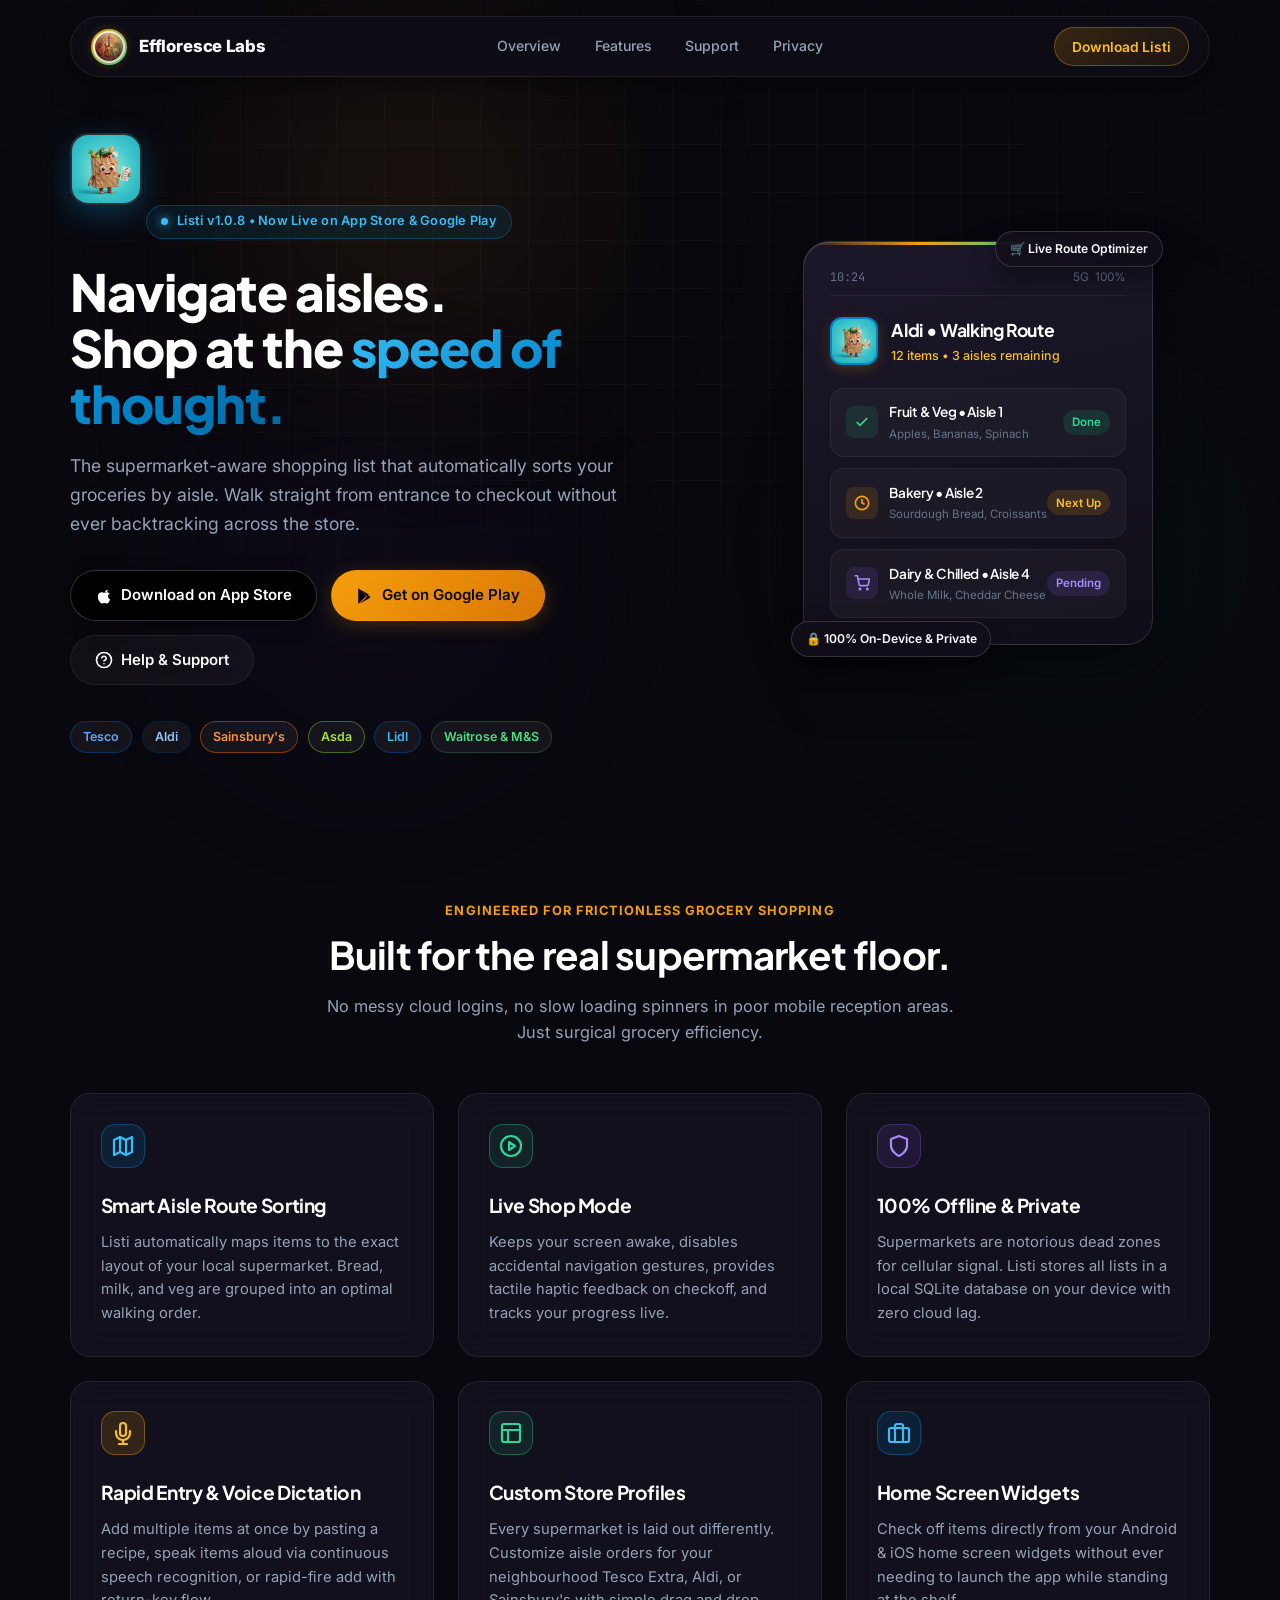
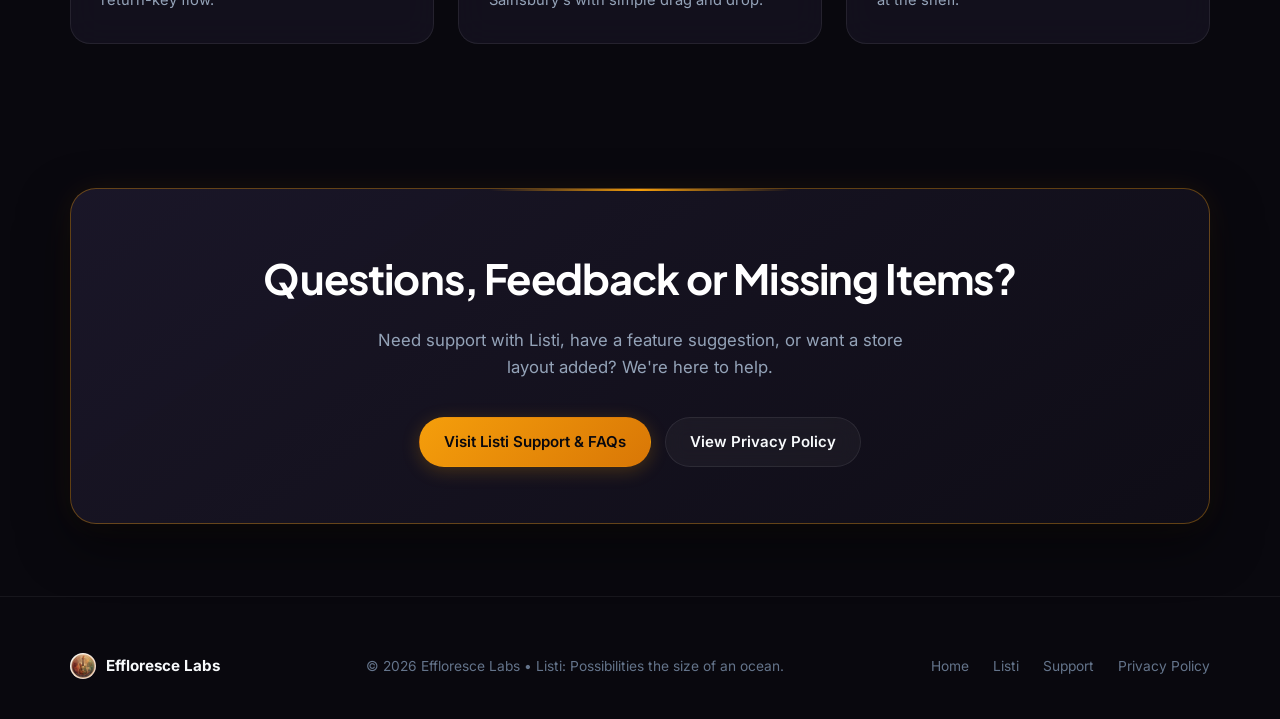
==== commit 76cfaa12: "feat(website): update Listi to v1.0.8 with Apple App Store live links and badges" ====
--- a/listi/index.html
+++ b/listi/index.html
@@ -112,7 +112,7 @@
           
           <div class="hero-sky-badge">
             <span class="dot"></span>
-            <span>Listi v1.0 • Built for UK Supermarkets</span>
+            <span>Listi v1.0.8 • Now Live on App Store & Google Play</span>
           </div>
 
           <h1 class="hero-title">
@@ -124,7 +124,11 @@
             The supermarket-aware shopping list that automatically sorts your groceries by aisle. Walk straight from entrance to checkout without ever backtracking across the store.
           </p>
 
-          <div class="cta-row">
+          <div class="cta-row" style="flex-wrap: wrap;">
+            <a class="btn btn-apple" href="https://apps.apple.com/app/id6828776625" target="_blank" rel="noopener noreferrer">
+              <svg width="18" height="18" viewBox="0 0 24 24" fill="currentColor" aria-hidden="true"><path d="M18.71 19.5c-.83 1.24-1.71 2.45-3.05 2.47-1.34.03-1.77-.79-3.29-.79-1.53 0-2 .77-3.27.82-1.31.05-2.3-1.32-3.14-2.53C4.25 17 2.94 12.45 4.7 9.39c.87-1.52 2.43-2.48 4.12-2.51 1.28-.02 2.5.87 3.29.87.78 0 2.26-1.07 3.81-.91.65.03 2.47.26 3.64 1.98-.09.06-2.17 1.28-2.15 3.81.03 3.02 2.65 4.03 2.68 4.04-.03.07-.42 1.44-1.38 2.83M15.97 6.37c.62-.75 1.04-1.8 0.92-2.85-.9.04-2 .6-2.65 1.35-.58.66-1.09 1.73-.95 2.76 1 .08 2.06-.51 2.68-1.26z"/></svg>
+              <span>Download on App Store</span>
+            </a>
             <a class="btn btn-primary" href="https://play.google.com/store/apps/details?id=com.efflorescelabs.listi" target="_blank" rel="noopener noreferrer">
               <svg width="18" height="18" viewBox="0 0 24 24" fill="currentColor" aria-hidden="true"><path d="M3.609 1.814L13.793 12 3.61 22.186a2.37 2.37 0 0 1-.61-.955V2.77c.14-.367.35-.694.61-.956zm11.24 11.242l2.316 2.315-11.83 6.76 9.514-9.075zm2.983-1.706c.642.368 1.05 1.05 1.05 1.804s-.408 1.436-1.05 1.804l-2.023 1.156-2.525-2.525 2.525-2.525 2.023 1.156zM5.335 3.185l11.83 6.76-2.316 2.316L5.335 3.185z"/></svg>
               <span>Get on Google Play</span>
@@ -285,9 +289,9 @@
             <div class="card-icon" style="background: rgba(2, 132, 199, 0.15); border-color: rgba(2, 132, 199, 0.4); color: #38bdf8;">
               <svg width="24" height="24" viewBox="0 0 24 24" fill="none" stroke="currentColor" stroke-width="2.2" stroke-linecap="round" stroke-linejoin="round"><rect x="2" y="7" width="20" height="14" rx="2" ry="2"></rect><path d="M16 21V5a2 2 0 0 0-2-2h-4a2 2 0 0 0-2 2v16"></path></svg>
             </div>
-            <h3>Glance Home Screen Widget</h3>
-            <p>
-              Check off items directly from your Android home screen widget without ever needing to launch the app while standing at the shelf.
+            <h3>Home Screen Widgets</h3>
+            <p>
+              Check off items directly from your Android & iOS home screen widgets without ever needing to launch the app while standing at the shelf.
             </p>
           </article>
         </div>
--- a/styles.css
+++ b/styles.css
@@ -807,6 +807,48 @@
 
 .btn-play-store svg {
   flex-shrink: 0;
+}
+
+.btn-app-store {
+  display: inline-flex;
+  align-items: center;
+  justify-content: center;
+  gap: 0.6rem;
+  background: #000000;
+  color: #ffffff;
+  padding: 0.7rem 1.25rem;
+  border-radius: var(--radius-md);
+  font-size: 0.88rem;
+  font-weight: 600;
+  text-decoration: none;
+  border: 1px solid rgba(255, 255, 255, 0.25);
+  box-shadow: 0 4px 16px rgba(0, 0, 0, 0.5);
+  transition: var(--transition);
+}
+
+.btn-app-store:hover {
+  transform: translateY(-2px);
+  box-shadow: 0 6px 24px rgba(255, 255, 255, 0.15);
+  color: #ffffff;
+  border-color: rgba(255, 255, 255, 0.4);
+}
+
+.btn-app-store svg {
+  flex-shrink: 0;
+}
+
+.btn-apple {
+  background: #000000;
+  color: #ffffff;
+  border: 1px solid rgba(255, 255, 255, 0.2);
+  box-shadow: 0 4px 18px rgba(0, 0, 0, 0.4);
+}
+
+.btn-apple:hover {
+  transform: translateY(-2px);
+  border-color: rgba(255, 255, 255, 0.4);
+  box-shadow: 0 6px 24px rgba(255, 255, 255, 0.15);
+  color: #ffffff;
 }
 
 .pipeline-title {
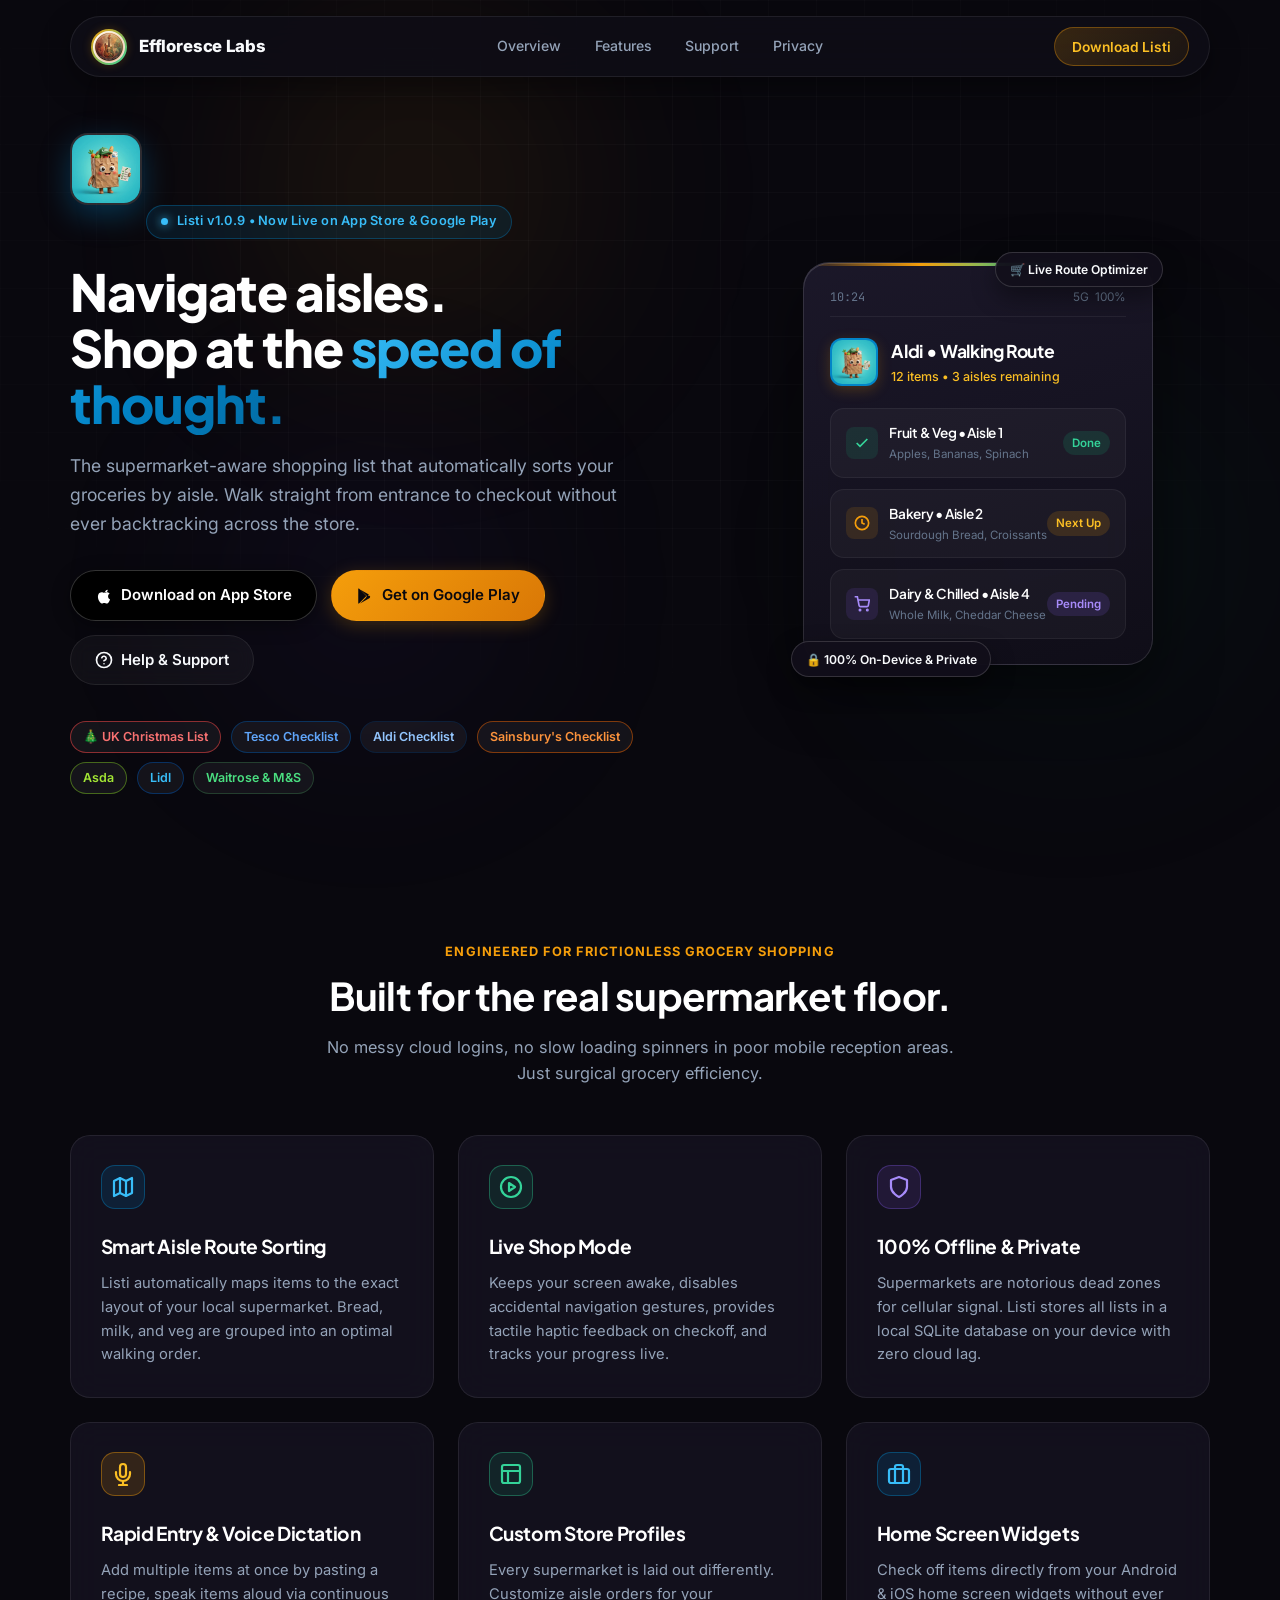
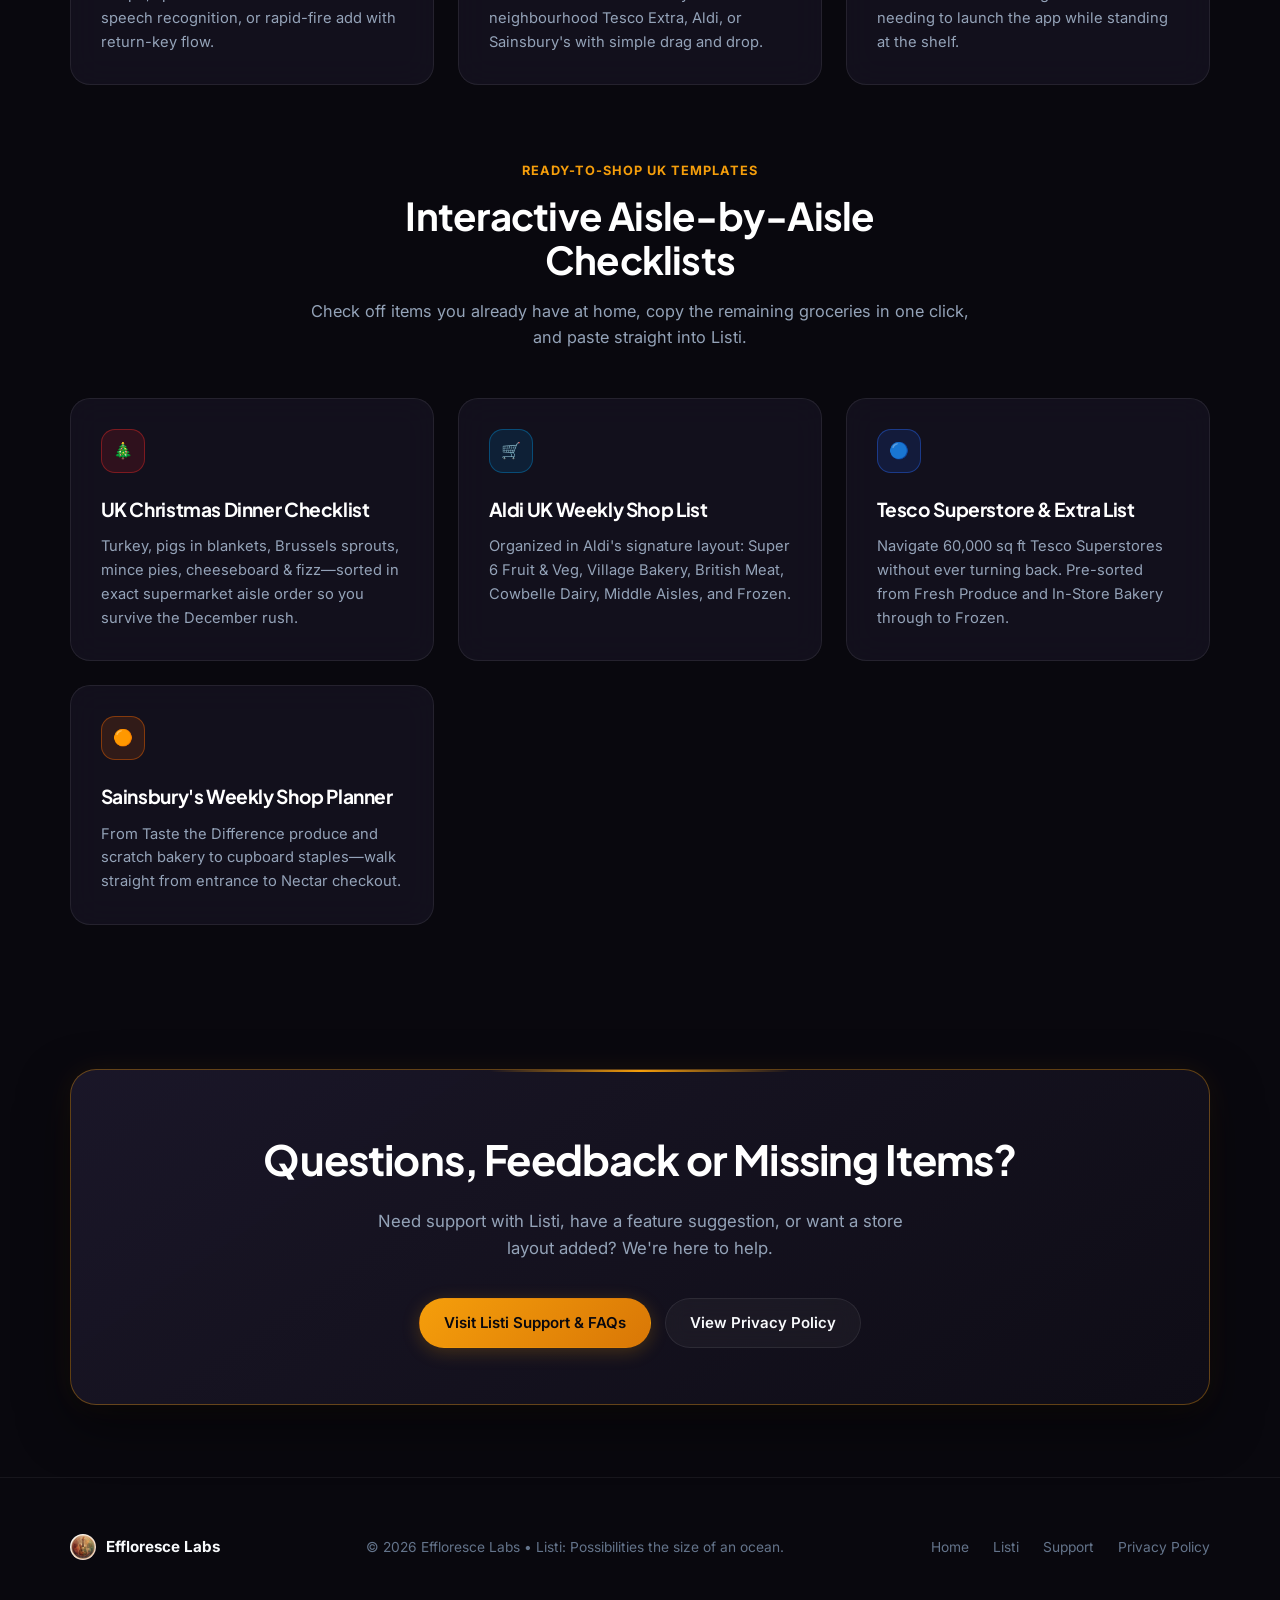
==== commit 00ae8faa: "feat(seo): add interactive UK Christmas, Aldi, Tesco, and Sainsbury's aisle checklists" ====
--- a/listi/index.html
+++ b/listi/index.html
@@ -112,7 +112,7 @@
           
           <div class="hero-sky-badge">
             <span class="dot"></span>
-            <span>Listi v1.0.8 • Now Live on App Store & Google Play</span>
+            <span>Listi v1.0.9 • Now Live on App Store & Google Play</span>
           </div>
 
           <h1 class="hero-title">
@@ -140,9 +140,10 @@
           </div>
 
           <div class="store-chips">
-            <span class="store-chip tesco">Tesco</span>
-            <span class="store-chip aldi">Aldi</span>
-            <span class="store-chip sainsburys">Sainsbury's</span>
+            <a class="store-chip" href="/listi/christmas-shopping-list/" style="border-color: rgba(239, 68, 68, 0.55); color: #f87171; text-decoration: none;">🎄 UK Christmas List</a>
+            <a class="store-chip tesco" href="/listi/tesco-shopping-list/" style="text-decoration: none;">Tesco Checklist</a>
+            <a class="store-chip aldi" href="/listi/aldi-shopping-list/" style="text-decoration: none;">Aldi Checklist</a>
+            <a class="store-chip sainsburys" href="/listi/sainsburys-shopping-list/" style="text-decoration: none;">Sainsbury's Checklist</a>
             <span class="store-chip asda">Asda</span>
             <span class="store-chip lidl">Lidl</span>
             <span class="store-chip waitrose">Waitrose & M&S</span>
@@ -294,6 +295,61 @@
               Check off items directly from your Android & iOS home screen widgets without ever needing to launch the app while standing at the shelf.
             </p>
           </article>
+        </div>
+      </div>
+    </section>
+
+    <!-- Interactive Supermarket & Seasonal Checklists Hub -->
+    <section id="checklists" class="section" style="padding-top: 0;">
+      <div class="container">
+        <div class="section-header">
+          <span class="section-eyebrow">Ready-to-Shop UK Templates</span>
+          <h2 class="section-title">Interactive Aisle-by-Aisle Checklists</h2>
+          <p class="section-desc">
+            Check off items you already have at home, copy the remaining groceries in one click, and paste straight into Listi.
+          </p>
+        </div>
+
+        <div class="cards-grid">
+          <a href="/listi/christmas-shopping-list/" class="card" style="text-decoration: none; display: block;">
+            <div class="card-icon" style="background: rgba(220, 38, 38, 0.15); border-color: rgba(220, 38, 38, 0.45); color: #f87171;">
+              🎄
+            </div>
+            <h3>UK Christmas Dinner Checklist</h3>
+            <p>
+              Turkey, pigs in blankets, Brussels sprouts, mince pies, cheeseboard & fizz—sorted in exact supermarket aisle order so you survive the December rush.
+            </p>
+          </a>
+
+          <a href="/listi/aldi-shopping-list/" class="card" style="text-decoration: none; display: block;">
+            <div class="card-icon" style="background: rgba(2, 132, 199, 0.15); border-color: rgba(2, 132, 199, 0.45); color: #38bdf8;">
+              🛒
+            </div>
+            <h3>Aldi UK Weekly Shop List</h3>
+            <p>
+              Organized in Aldi's signature layout: Super 6 Fruit & Veg, Village Bakery, British Meat, Cowbelle Dairy, Middle Aisles, and Frozen.
+            </p>
+          </a>
+
+          <a href="/listi/tesco-shopping-list/" class="card" style="text-decoration: none; display: block;">
+            <div class="card-icon" style="background: rgba(37, 99, 235, 0.15); border-color: rgba(37, 99, 235, 0.45); color: #60a5fa;">
+              🔵
+            </div>
+            <h3>Tesco Superstore & Extra List</h3>
+            <p>
+              Navigate 60,000 sq ft Tesco Superstores without ever turning back. Pre-sorted from Fresh Produce and In-Store Bakery through to Frozen.
+            </p>
+          </a>
+
+          <a href="/listi/sainsburys-shopping-list/" class="card" style="text-decoration: none; display: block;">
+            <div class="card-icon" style="background: rgba(235, 99, 0, 0.15); border-color: rgba(235, 99, 0, 0.45); color: #fb923c;">
+              🟠
+            </div>
+            <h3>Sainsbury's Weekly Shop Planner</h3>
+            <p>
+              From Taste the Difference produce and scratch bakery to cupboard staples—walk straight from entrance to Nectar checkout.
+            </p>
+          </a>
         </div>
       </div>
     </section>
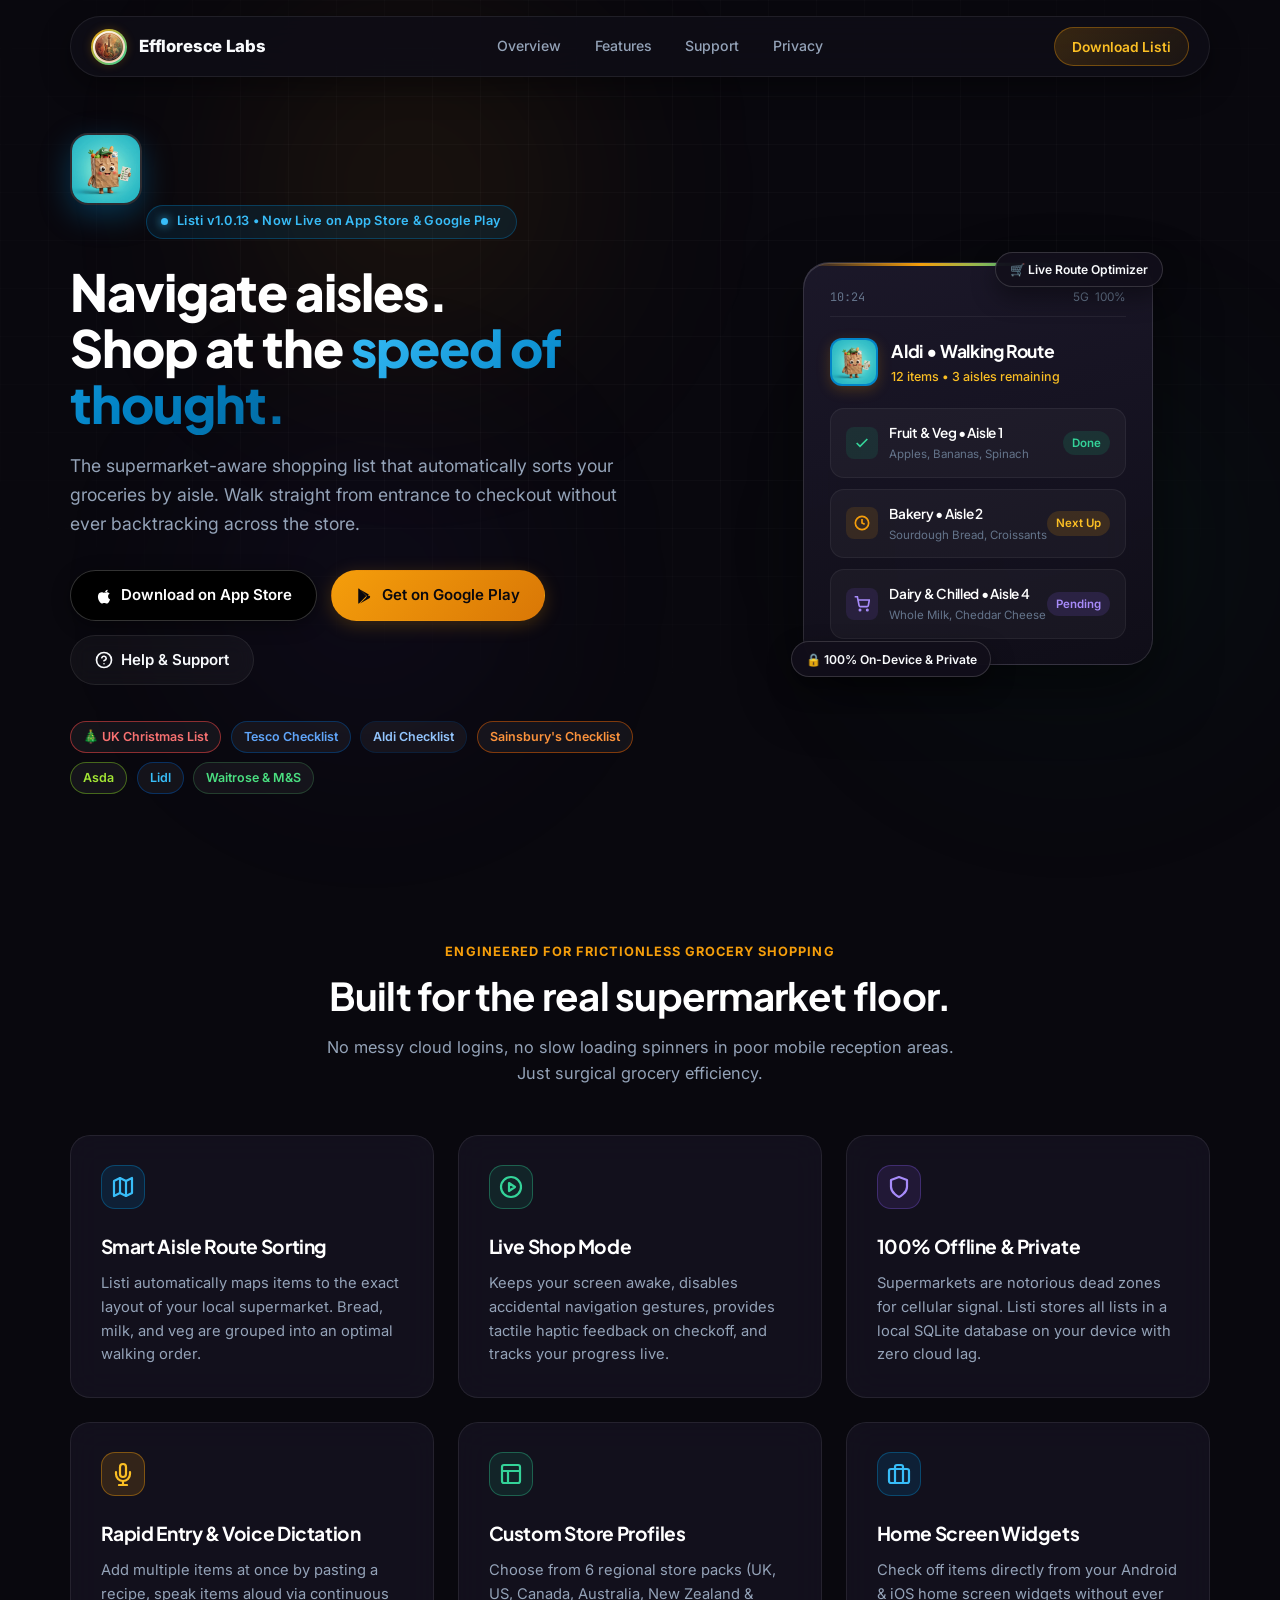
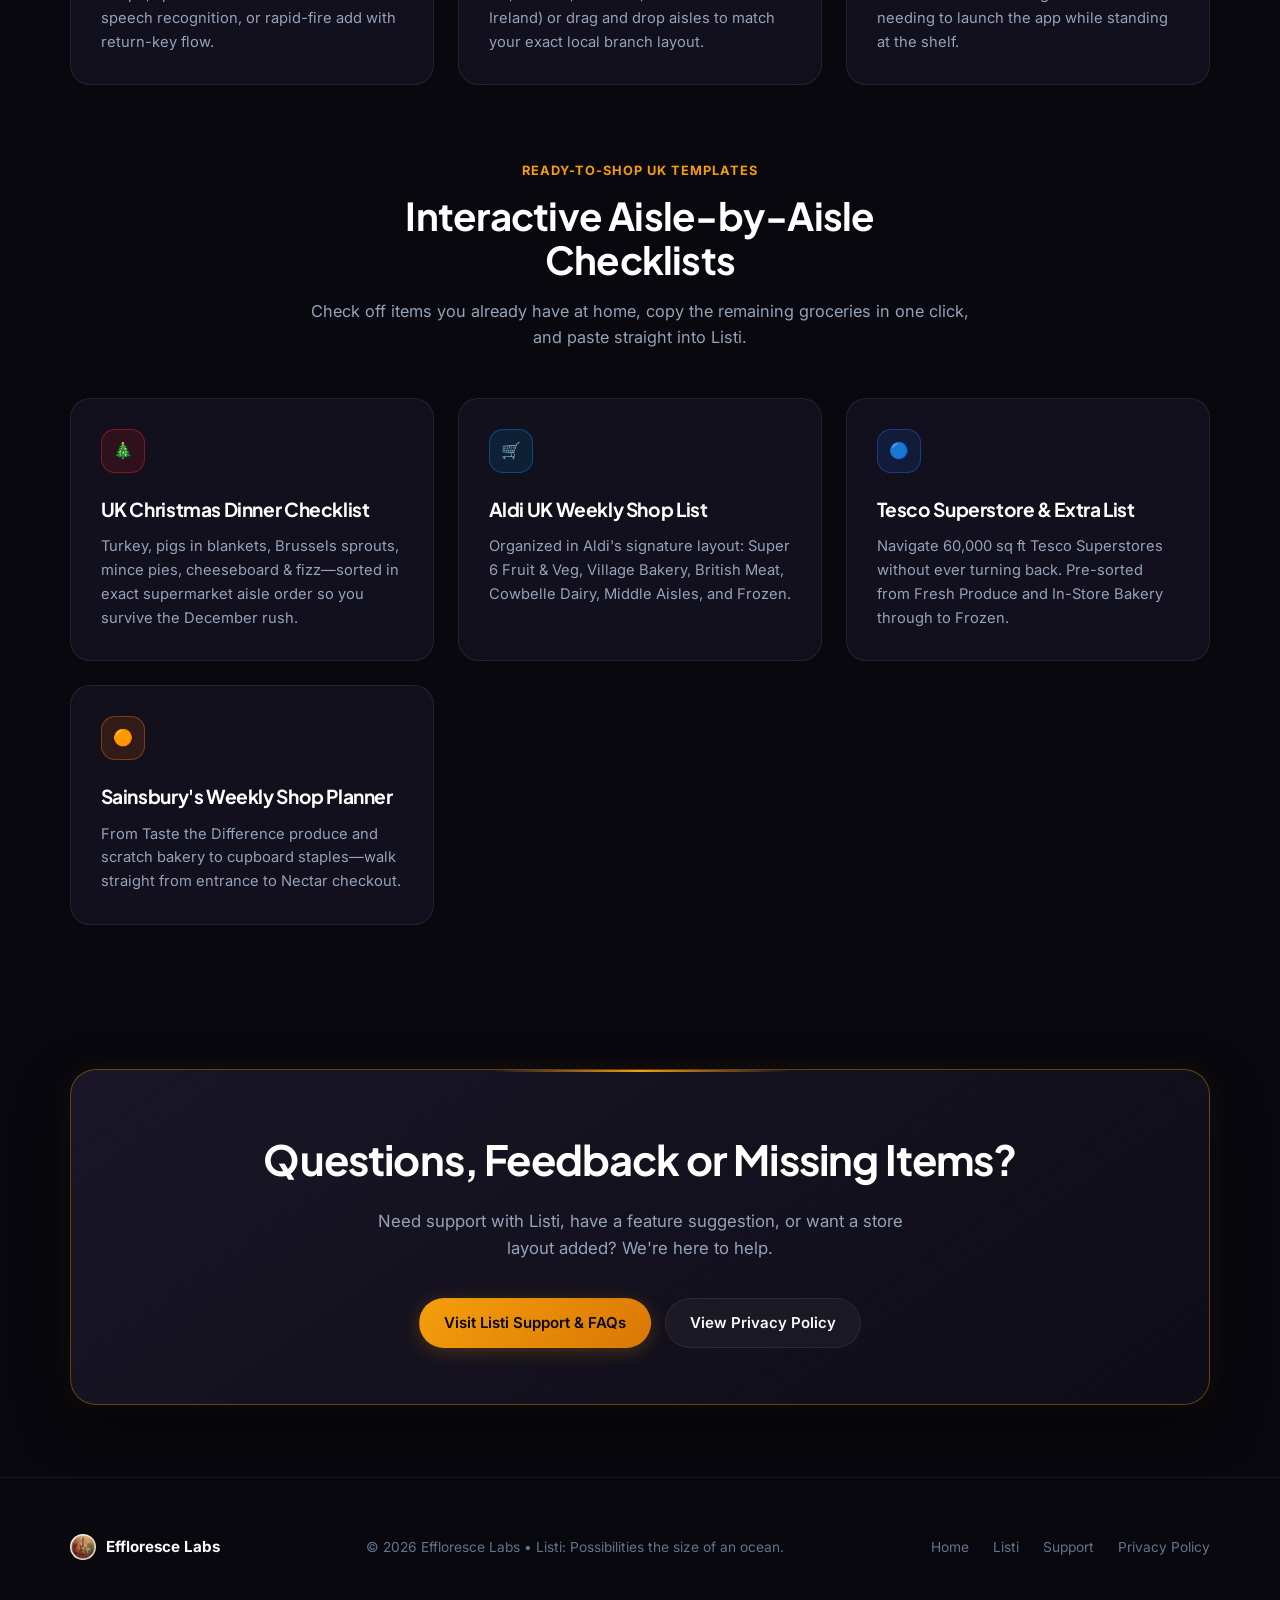
==== commit 0f2e4972: "feat(website): update Listi to v1.0.13, Freezi to beta testing, and add Stacki & Notesi pipeline car" ====
--- a/listi/index.html
+++ b/listi/index.html
@@ -11,7 +11,7 @@
   <link rel="preconnect" href="https://fonts.gstatic.com" crossorigin />
   <link href="https://fonts.googleapis.com/css2?family=Inter:wght@400;500;600;700&family=JetBrains+Mono:wght@500;600&family=Plus+Jakarta+Sans:wght@600;700;800&display=swap" rel="stylesheet" />
   
-  <link rel="stylesheet" href="/styles.css?v=20261026a" />
+  <link rel="stylesheet" href="/styles.css?v=20261124a" />
   <link rel="icon" type="image/png" href="/assets/listi-icon.png" />
   <style>
     .hero-sky-badge {
@@ -112,7 +112,7 @@
           
           <div class="hero-sky-badge">
             <span class="dot"></span>
-            <span>Listi v1.0.9 • Now Live on App Store & Google Play</span>
+            <span>Listi v1.0.13 • Now Live on App Store & Google Play</span>
           </div>
 
           <h1 class="hero-title">
@@ -282,7 +282,7 @@
             </div>
             <h3>Custom Store Profiles</h3>
             <p>
-              Every supermarket is laid out differently. Customize aisle orders for your neighbourhood Tesco Extra, Aldi, or Sainsbury's with simple drag and drop.
+              Choose from 6 regional store packs (UK, US, Canada, Australia, New Zealand &amp; Ireland) or drag and drop aisles to match your exact local branch layout.
             </p>
           </article>
 
--- a/styles.css
+++ b/styles.css
@@ -442,6 +442,17 @@
   display: block;
 }
 
+.app-icon-svg {
+  width: 100%;
+  height: 100%;
+  border-radius: 10px;
+  background: linear-gradient(145deg, #0f172a, #1d4ed8);
+  display: flex;
+  align-items: center;
+  justify-content: center;
+  color: #ffffff;
+}
+
 .app-meta h3 {
   font-size: 1.1rem;
   margin-bottom: 0.1rem;
@@ -506,6 +517,11 @@
   color: var(--purple-light);
 }
 
+.widget-icon.sky {
+  background: rgba(56, 189, 248, 0.12);
+  color: #38bdf8;
+}
+
 .widget-info h4 {
   font-size: 0.85rem;
   font-weight: 600;
@@ -539,6 +555,11 @@
 .status-sync {
   background: rgba(139, 92, 246, 0.15);
   color: var(--purple-light);
+}
+
+.status-sky {
+  background: rgba(56, 189, 248, 0.15);
+  color: #38bdf8;
 }
 
 /* Floating Badges */
@@ -688,7 +709,7 @@
   display: grid;
   grid-template-columns: repeat(2, 1fr);
   gap: 1.75rem;
-  max-width: 900px;
+  max-width: 1060px;
   margin: 0 auto;
 }
 
@@ -722,6 +743,8 @@
   display: flex;
   justify-content: space-between;
   align-items: flex-start;
+  gap: 0.75rem;
+  flex-wrap: wrap;
   margin-bottom: 1.25rem;
 }
 
@@ -731,6 +754,8 @@
   border-radius: var(--radius-full);
   font-weight: 600;
   letter-spacing: 0.02em;
+  white-space: nowrap;
+  flex-shrink: 0;
 }
 
 .stage-dev {
@@ -763,6 +788,34 @@
   50% { opacity: 0.35; transform: scale(0.8); }
 }
 
+.stage-beta {
+  background: rgba(245, 158, 11, 0.16);
+  border: 1px solid rgba(245, 158, 11, 0.45);
+  color: var(--amber-light);
+  display: inline-flex;
+  align-items: center;
+  gap: 0.4rem;
+  box-shadow: 0 0 12px rgba(245, 158, 11, 0.2);
+}
+
+.stage-beta-dot {
+  width: 6px;
+  height: 6px;
+  border-radius: 50%;
+  background: var(--amber-light);
+  box-shadow: 0 0 6px var(--amber-light);
+  animation: pulse-green 2s infinite ease-in-out;
+}
+
+.stage-pipeline {
+  background: rgba(139, 92, 246, 0.15);
+  border: 1px solid rgba(139, 92, 246, 0.4);
+  color: var(--purple-light);
+  display: inline-flex;
+  align-items: center;
+  gap: 0.4rem;
+}
+
 .pipeline-card-highlight {
   border-color: rgba(2, 132, 199, 0.4);
   box-shadow: 0 12px 32px rgba(2, 132, 199, 0.12);
@@ -771,6 +824,16 @@
 .pipeline-card-highlight:hover {
   border-color: #0284c7;
   box-shadow: 0 16px 40px rgba(2, 132, 199, 0.25);
+}
+
+.pipeline-card-beta {
+  border-color: rgba(245, 158, 11, 0.35);
+  box-shadow: 0 12px 32px rgba(245, 158, 11, 0.08);
+}
+
+.pipeline-card-beta:hover {
+  border-color: rgba(245, 158, 11, 0.65);
+  box-shadow: 0 16px 40px rgba(245, 158, 11, 0.18);
 }
 
 .pipeline-actions {
@@ -849,6 +912,35 @@
   border-color: rgba(255, 255, 255, 0.4);
   box-shadow: 0 6px 24px rgba(255, 255, 255, 0.15);
   color: #ffffff;
+}
+
+.btn-beta {
+  display: inline-flex;
+  align-items: center;
+  justify-content: center;
+  gap: 0.6rem;
+  background: linear-gradient(135deg, rgba(245, 158, 11, 0.18), rgba(245, 158, 11, 0.08));
+  color: var(--amber-light);
+  padding: 0.68rem 1.2rem;
+  border-radius: var(--radius-md);
+  font-size: 0.88rem;
+  font-weight: 600;
+  text-decoration: none;
+  border: 1px solid rgba(245, 158, 11, 0.45);
+  box-shadow: 0 4px 16px rgba(245, 158, 11, 0.12);
+  transition: var(--transition);
+}
+
+.btn-beta:hover {
+  transform: translateY(-2px);
+  background: linear-gradient(135deg, var(--amber), var(--amber-dark));
+  color: #09080e;
+  border-color: var(--amber);
+  box-shadow: 0 6px 24px rgba(245, 158, 11, 0.35);
+}
+
+.btn-beta svg {
+  flex-shrink: 0;
 }
 
 .pipeline-title {
